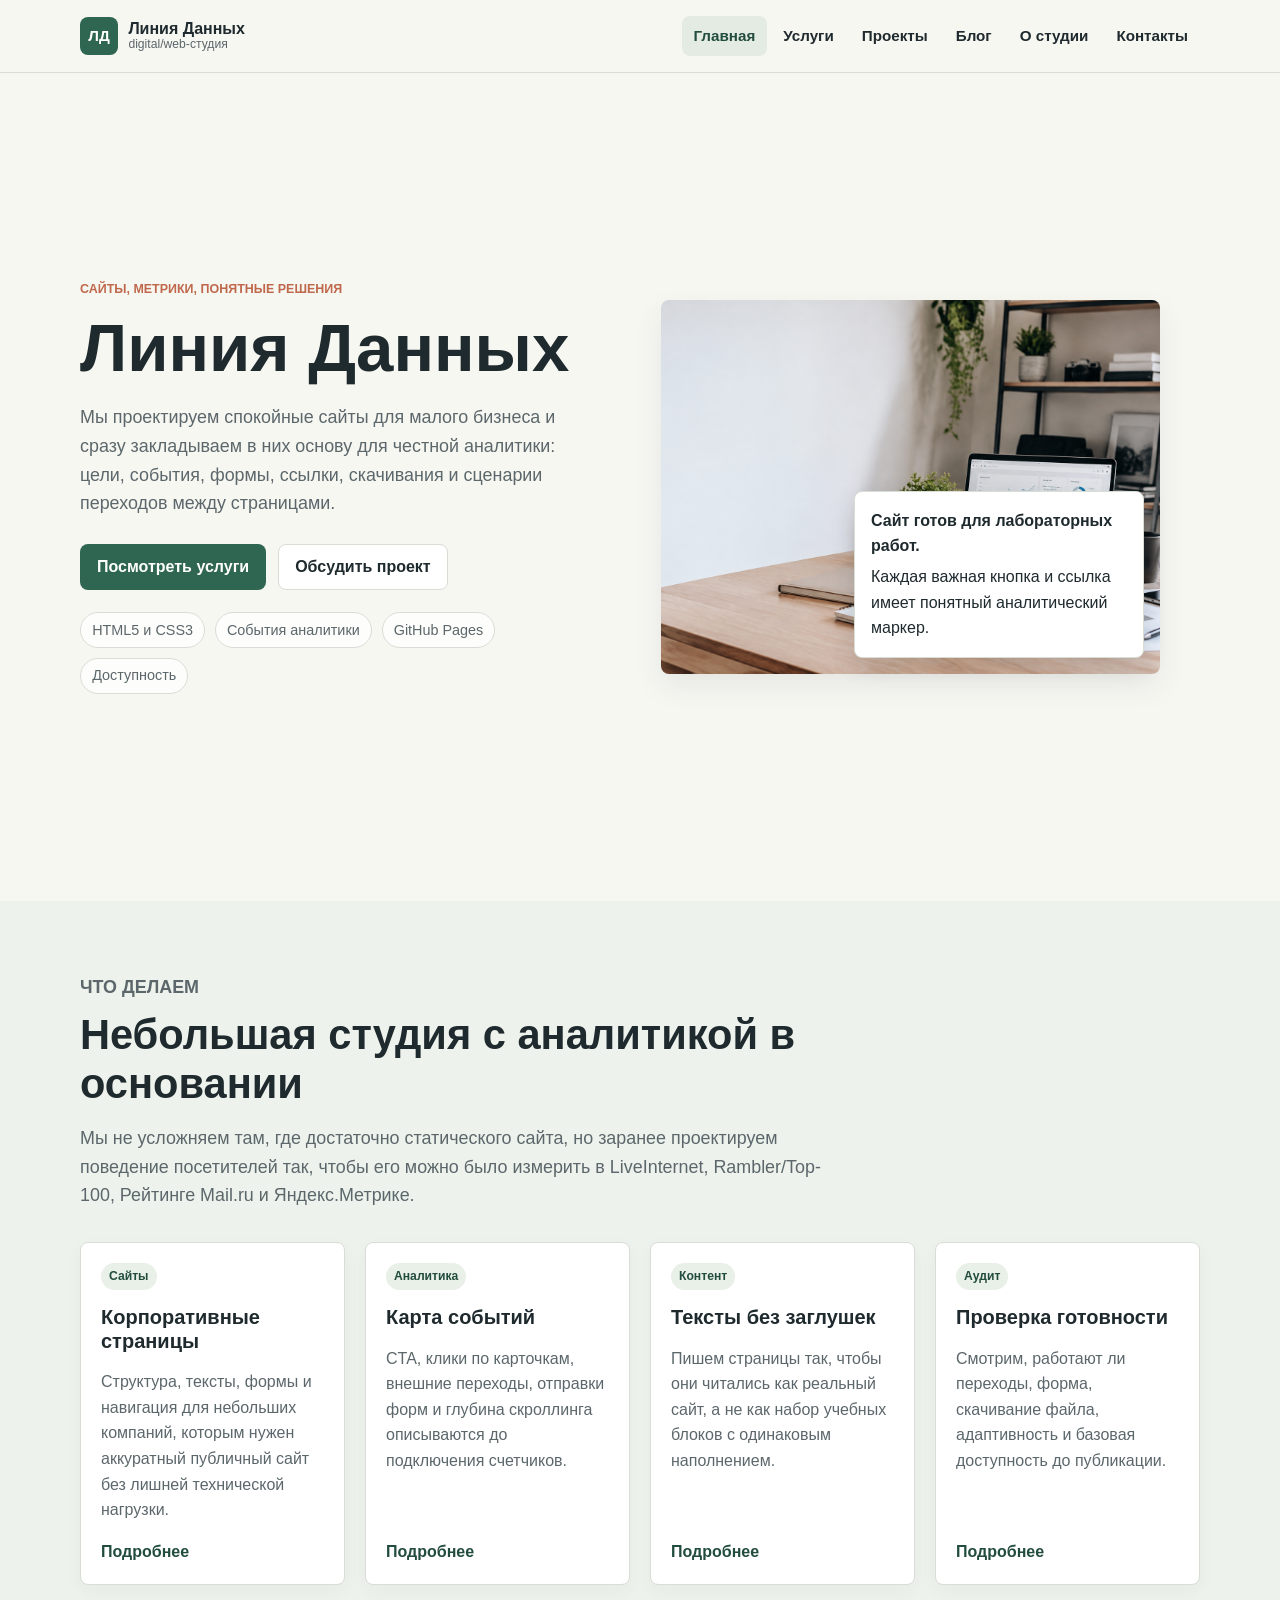
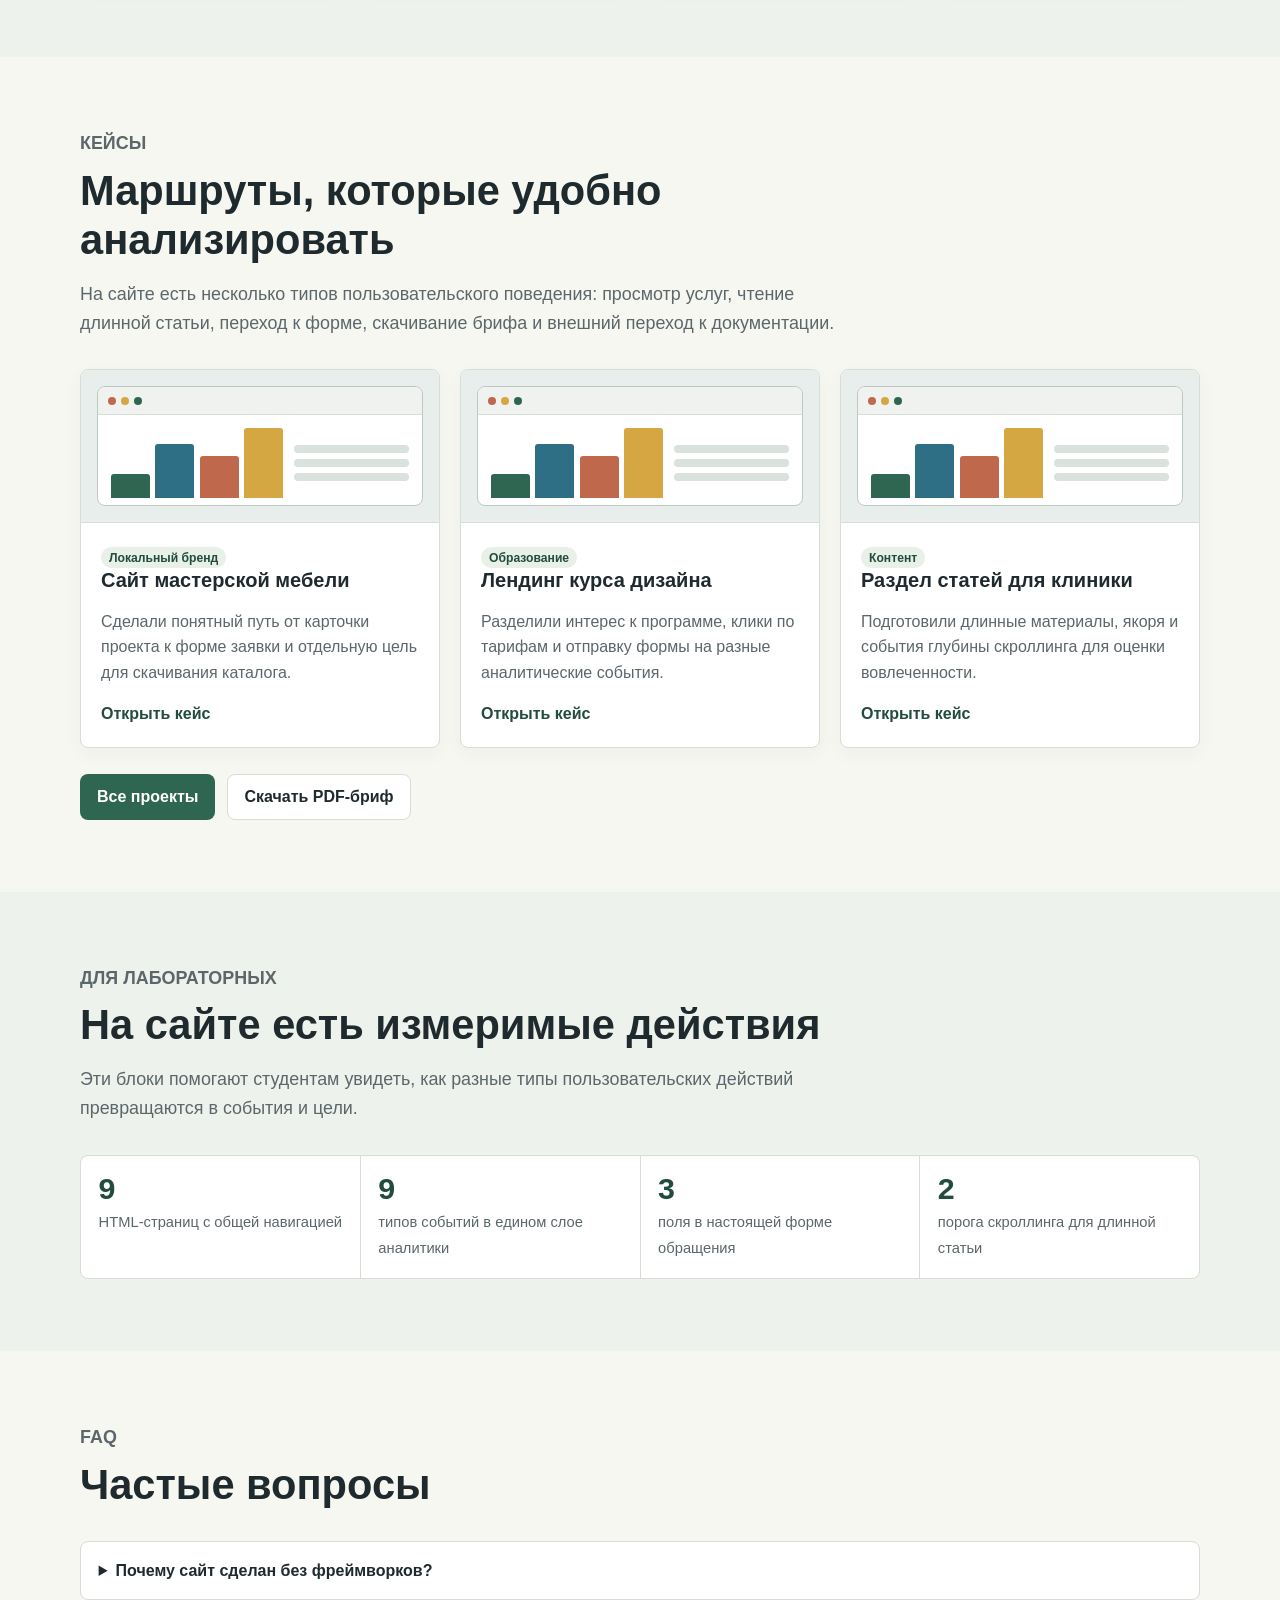
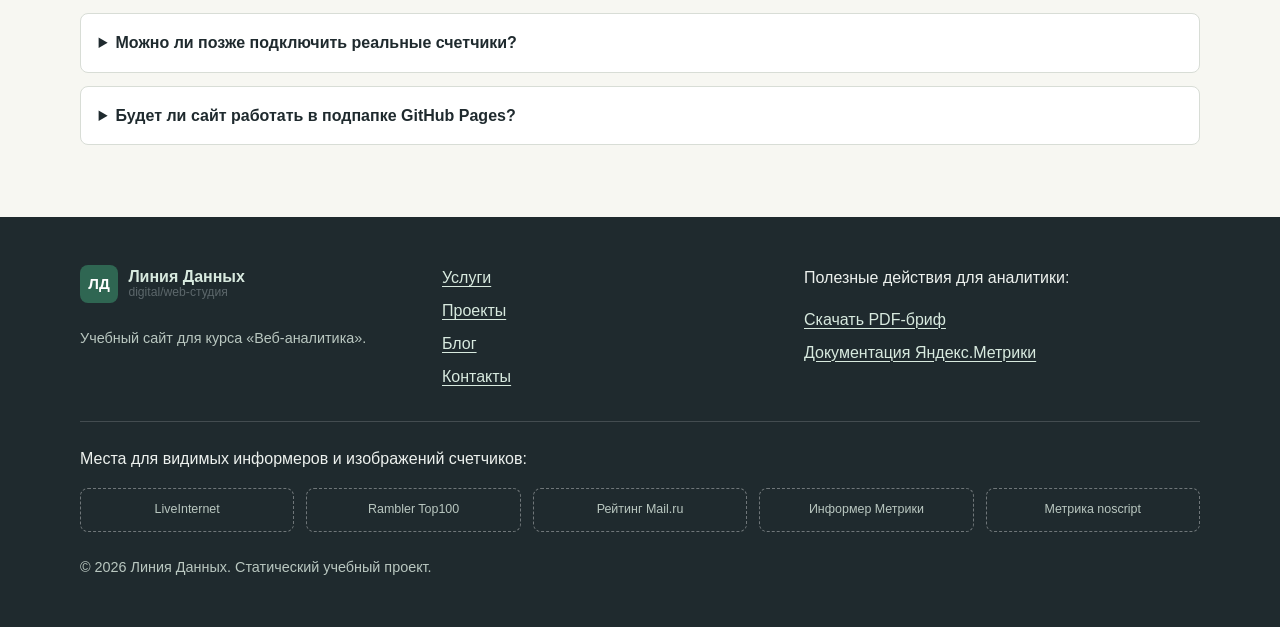
==== index.html @ 3fc38f45 "Initial static GitHub Pages site" ====
<!doctype html>
<html lang="ru">
<head>
  <meta charset="utf-8">
  <meta name="viewport" content="width=device-width, initial-scale=1">
  <title>Линия Данных - digital-студия для курса веб-аналитики</title>
  <meta name="description" content="Учебный многостраничный сайт небольшой digital-студии, подготовленный для лабораторных работ по веб-аналитике.">
  <link rel="stylesheet" href="css/styles.css">
  <!-- YANDEX_METRICA_PLACEHOLDER_START -->
  <!-- Здесь позже будет размещен основной код счетчика Яндекс.Метрики. -->
  <!-- YANDEX_METRICA_PLACEHOLDER_END -->
</head>
<body>
  <a class="skip-link" href="#main">К основному содержанию</a>

  <header class="site-header">
    <div class="container header-inner">
      <a class="brand" href="index.html" aria-label="Линия Данных, на главную">
        <span class="brand-mark" aria-hidden="true">ЛД</span>
        <span class="brand-text">
          <span>Линия Данных</span>
          <span class="brand-subtitle">digital/web-студия</span>
        </span>
      </a>
      <button class="nav-toggle" type="button" data-menu-toggle aria-controls="siteNav" aria-expanded="false" aria-label="Открыть меню">
        <span aria-hidden="true"></span>
        <span aria-hidden="true"></span>
        <span aria-hidden="true"></span>
      </button>
      <nav class="site-nav" id="siteNav" aria-label="Основная навигация">
        <ul>
          <li><a href="index.html" aria-current="page">Главная</a></li>
          <li><a href="services.html">Услуги</a></li>
          <li><a href="projects.html">Проекты</a></li>
          <li><a href="blog.html">Блог</a></li>
          <li><a href="about.html">О студии</a></li>
          <li><a href="contacts.html">Контакты</a></li>
        </ul>
      </nav>
    </div>
  </header>

  <main id="main">
    <section class="hero">
      <div class="container hero-grid">
        <div class="hero-copy">
          <p class="eyebrow">Сайты, метрики, понятные решения</p>
          <h1>Линия Данных</h1>
          <p class="lead">Мы проектируем спокойные сайты для малого бизнеса и сразу закладываем в них основу для честной аналитики: цели, события, формы, ссылки, скачивания и сценарии переходов между страницами.</p>
          <div class="actions">
            <a class="button button-primary" id="cta-home-services" data-analytics-event="cta_click" data-cta-id="home_services" href="services.html">Посмотреть услуги</a>
            <a class="button button-secondary" id="cta-home-contact" data-analytics-event="cta_click" data-cta-id="home_contact" href="contacts.html">Обсудить проект</a>
          </div>
          <div class="pill-row" aria-label="Ключевые направления">
            <span class="pill">HTML5 и CSS3</span>
            <span class="pill">События аналитики</span>
            <span class="pill">GitHub Pages</span>
            <span class="pill">Доступность</span>
          </div>
        </div>
        <figure class="hero-media">
          <img src="assets/images/studio-workspace.png" alt="Рабочий стол digital-студии с ноутбуком и панелью веб-аналитики">
          <figcaption class="hero-note">
            <strong>Сайт готов для лабораторных работ.</strong>
            Каждая важная кнопка и ссылка имеет понятный аналитический маркер.
          </figcaption>
        </figure>
      </div>
    </section>

    <section class="section section-alt" aria-labelledby="home-services-title">
      <div class="container">
        <div class="section-header">
          <p class="eyebrow">Что делаем</p>
          <h2 id="home-services-title">Небольшая студия с аналитикой в основании</h2>
          <p>Мы не усложняем там, где достаточно статического сайта, но заранее проектируем поведение посетителей так, чтобы его можно было измерить в LiveInternet, Rambler/Top-100, Рейтинге Mail.ru и Яндекс.Метрике.</p>
        </div>
        <div class="grid grid-4">
          <a class="card service-card" id="service-card-site" data-analytics-event="service_click" data-service-id="site_development" href="services.html#site-development">
            <span class="tag">Сайты</span>
            <h3>Корпоративные страницы</h3>
            <p>Структура, тексты, формы и навигация для небольших компаний, которым нужен аккуратный публичный сайт без лишней технической нагрузки.</p>
            <span class="card-link">Подробнее</span>
          </a>
          <a class="card service-card" id="service-card-analytics" data-analytics-event="service_click" data-service-id="analytics_setup" href="services.html#analytics-setup">
            <span class="tag">Аналитика</span>
            <h3>Карта событий</h3>
            <p>CTA, клики по карточкам, внешние переходы, отправки форм и глубина скроллинга описываются до подключения счетчиков.</p>
            <span class="card-link">Подробнее</span>
          </a>
          <a class="card service-card" id="service-card-content" data-analytics-event="service_click" data-service-id="content_design" href="services.html#content-design">
            <span class="tag">Контент</span>
            <h3>Тексты без заглушек</h3>
            <p>Пишем страницы так, чтобы они читались как реальный сайт, а не как набор учебных блоков с одинаковым наполнением.</p>
            <span class="card-link">Подробнее</span>
          </a>
          <a class="card service-card" id="service-card-audit" data-analytics-event="service_click" data-service-id="audit" href="services.html#audit">
            <span class="tag">Аудит</span>
            <h3>Проверка готовности</h3>
            <p>Смотрим, работают ли переходы, форма, скачивание файла, адаптивность и базовая доступность до публикации.</p>
            <span class="card-link">Подробнее</span>
          </a>
        </div>
      </div>
    </section>

    <section class="section" aria-labelledby="home-projects-title">
      <div class="container">
        <div class="section-header">
          <p class="eyebrow">Кейсы</p>
          <h2 id="home-projects-title">Маршруты, которые удобно анализировать</h2>
          <p>На сайте есть несколько типов пользовательского поведения: просмотр услуг, чтение длинной статьи, переход к форме, скачивание брифа и внешний переход к документации.</p>
        </div>
        <div class="grid grid-3">
          <a class="card project-card" id="project-card-atelier" data-analytics-event="project_click" data-project-id="atelier_site" href="projects.html#atelier">
            <div class="project-visual" aria-hidden="true">
              <div class="mock-window">
                <div class="mock-toolbar"><span class="mock-dot"></span><span class="mock-dot"></span><span class="mock-dot"></span></div>
                <div class="mock-chart"><div class="mock-bars"><span></span><span></span><span></span><span></span></div><div class="mock-lines"><span></span><span></span><span></span></div></div>
              </div>
            </div>
            <div class="project-body">
              <span class="tag">Локальный бренд</span>
              <h3>Сайт мастерской мебели</h3>
              <p>Сделали понятный путь от карточки проекта к форме заявки и отдельную цель для скачивания каталога.</p>
              <span class="card-link">Открыть кейс</span>
            </div>
          </a>
          <a class="card project-card" id="project-card-school" data-analytics-event="project_click" data-project-id="school_landing" href="projects.html#school">
            <div class="project-visual" aria-hidden="true">
              <div class="mock-window">
                <div class="mock-toolbar"><span class="mock-dot"></span><span class="mock-dot"></span><span class="mock-dot"></span></div>
                <div class="mock-chart"><div class="mock-bars"><span></span><span></span><span></span><span></span></div><div class="mock-lines"><span></span><span></span><span></span></div></div>
              </div>
            </div>
            <div class="project-body">
              <span class="tag">Образование</span>
              <h3>Лендинг курса дизайна</h3>
              <p>Разделили интерес к программе, клики по тарифам и отправку формы на разные аналитические события.</p>
              <span class="card-link">Открыть кейс</span>
            </div>
          </a>
          <a class="card project-card" id="project-card-clinic" data-analytics-event="project_click" data-project-id="clinic_content" href="projects.html#clinic">
            <div class="project-visual" aria-hidden="true">
              <div class="mock-window">
                <div class="mock-toolbar"><span class="mock-dot"></span><span class="mock-dot"></span><span class="mock-dot"></span></div>
                <div class="mock-chart"><div class="mock-bars"><span></span><span></span><span></span><span></span></div><div class="mock-lines"><span></span><span></span><span></span></div></div>
              </div>
            </div>
            <div class="project-body">
              <span class="tag">Контент</span>
              <h3>Раздел статей для клиники</h3>
              <p>Подготовили длинные материалы, якоря и события глубины скроллинга для оценки вовлеченности.</p>
              <span class="card-link">Открыть кейс</span>
            </div>
          </a>
        </div>
        <div class="actions">
          <a class="button button-primary" id="cta-home-projects" data-analytics-event="cta_click" data-cta-id="home_projects" href="projects.html">Все проекты</a>
          <a class="button button-secondary" id="download-brief-home" data-analytics-event="download_brief" href="assets/downloads/web-analytics-brief.pdf" download>Скачать PDF-бриф</a>
        </div>
      </div>
    </section>

    <section class="section section-alt" aria-labelledby="home-numbers-title">
      <div class="container">
        <div class="section-header">
          <p class="eyebrow">Для лабораторных</p>
          <h2 id="home-numbers-title">На сайте есть измеримые действия</h2>
          <p>Эти блоки помогают студентам увидеть, как разные типы пользовательских действий превращаются в события и цели.</p>
        </div>
        <div class="metric-strip" aria-label="Сводка измеряемых элементов сайта">
          <div class="metric"><strong>9</strong><span>HTML-страниц с общей навигацией</span></div>
          <div class="metric"><strong>9</strong><span>типов событий в едином слое аналитики</span></div>
          <div class="metric"><strong>3</strong><span>поля в настоящей форме обращения</span></div>
          <div class="metric"><strong>2</strong><span>порога скроллинга для длинной статьи</span></div>
        </div>
      </div>
    </section>

    <section class="section" aria-labelledby="home-faq-title">
      <div class="container">
        <div class="section-header">
          <p class="eyebrow">FAQ</p>
          <h2 id="home-faq-title">Частые вопросы</h2>
        </div>
        <div class="faq">
          <details>
            <summary>Почему сайт сделан без фреймворков?</summary>
            <p>Для лабораторных работ важна прозрачная структура: обычные HTML-страницы, понятные ссылки, простая форма и JavaScript без сборки. Так легче увидеть, где именно возникает событие.</p>
          </details>
          <details>
            <summary>Можно ли позже подключить реальные счетчики?</summary>
            <p>Да. В каждом HTML-файле оставлены размеченные места для LiveInternet, Rambler/Top-100, Рейтинга Mail.ru, Яндекс.Метрики и информера.</p>
          </details>
          <details>
            <summary>Будет ли сайт работать в подпапке GitHub Pages?</summary>
            <p>Да. Все внутренние ссылки и пути к файлам относительные, поэтому проект можно публиковать по адресу вида <span lang="en">/web-analytics-lab/</span>.</p>
          </details>
        </div>
      </div>
    </section>
  </main>

  <footer class="site-footer">
    <div class="container">
      <div class="footer-grid">
        <div>
          <a class="brand" href="index.html" aria-label="Линия Данных, на главную">
            <span class="brand-mark" aria-hidden="true">ЛД</span>
            <span class="brand-text">
              <span>Линия Данных</span>
              <span class="brand-subtitle">digital/web-студия</span>
            </span>
          </a>
          <p class="footer-bottom">Учебный сайт для курса «Веб-аналитика».</p>
        </div>
        <nav aria-label="Разделы в подвале">
          <ul class="footer-links">
            <li><a href="services.html">Услуги</a></li>
            <li><a href="projects.html">Проекты</a></li>
            <li><a href="blog.html">Блог</a></li>
            <li><a href="contacts.html">Контакты</a></li>
          </ul>
        </nav>
        <div>
          <p>Полезные действия для аналитики:</p>
          <ul class="footer-links">
            <li><a id="download-brief-footer" data-analytics-event="download_brief" href="assets/downloads/web-analytics-brief.pdf" download>Скачать PDF-бриф</a></li>
            <li><a id="external-yandex-docs" data-analytics-event="external_link" href="https://yandex.ru/support/metrica/" target="_blank" rel="noopener">Документация Яндекс.Метрики</a></li>
          </ul>
        </div>
      </div>
      <div class="counter-area" aria-label="Места для будущих счетчиков и информеров">
        <p>Места для видимых информеров и изображений счетчиков:</p>
        <div class="counter-grid">
          <div class="counter-slot"><!-- LIVEINTERNET_COUNTER_PLACEHOLDER_START -->LiveInternet<!-- LIVEINTERNET_COUNTER_PLACEHOLDER_END --></div>
          <div class="counter-slot"><!-- RAMBLER_TOP100_COUNTER_PLACEHOLDER_START -->Rambler Top100<!-- RAMBLER_TOP100_COUNTER_PLACEHOLDER_END --></div>
          <div class="counter-slot"><!-- MAILRU_RATING_COUNTER_PLACEHOLDER_START -->Рейтинг Mail.ru<!-- MAILRU_RATING_COUNTER_PLACEHOLDER_END --></div>
          <div class="counter-slot"><!-- YANDEX_METRICA_INFORMER_PLACEHOLDER_START -->Информер Метрики<!-- YANDEX_METRICA_INFORMER_PLACEHOLDER_END --></div>
          <div class="counter-slot"><!-- YANDEX_METRICA_NOSCRIPT_PLACEHOLDER_START -->Метрика noscript<!-- YANDEX_METRICA_NOSCRIPT_PLACEHOLDER_END --></div>
        </div>
      </div>
      <p class="footer-bottom">© 2026 Линия Данных. Статический учебный проект.</p>
    </div>
  </footer>

  <script src="js/analytics.js"></script>
</body>
</html>
---- css/styles.css ----
:root {
  --color-bg: #f7f7f2;
  --color-surface: #ffffff;
  --color-ink: #1f2a2e;
  --color-muted: #5c676b;
  --color-line: #d8ddd6;
  --color-brand: #2f6652;
  --color-brand-dark: #224c3d;
  --color-blue: #2f6f85;
  --color-coral: #bf684c;
  --color-amber: #d5a742;
  --shadow-soft: 0 12px 30px rgba(31, 42, 46, 0.08);
  --radius: 8px;
  --container: 1120px;
}

* {
  box-sizing: border-box;
}

html {
  scroll-behavior: smooth;
}

body {
  margin: 0;
  color: var(--color-ink);
  background: var(--color-bg);
  font-family: Arial, "Helvetica Neue", sans-serif;
  font-size: 16px;
  line-height: 1.6;
}

img {
  max-width: 100%;
  display: block;
}

a {
  color: var(--color-brand);
  text-decoration-thickness: 1px;
  text-underline-offset: 3px;
}

a:hover {
  color: var(--color-brand-dark);
}

:focus-visible {
  outline: 3px solid rgba(191, 104, 76, 0.55);
  outline-offset: 3px;
}

.skip-link {
  position: absolute;
  left: 1rem;
  top: 0.75rem;
  z-index: 100;
  transform: translateY(-150%);
  background: var(--color-ink);
  color: #fff;
  padding: 0.6rem 0.8rem;
  border-radius: var(--radius);
}

.skip-link:focus {
  transform: translateY(0);
}

.container {
  width: min(100% - 2rem, var(--container));
  margin: 0 auto;
}

.section {
  padding: 4.5rem 0;
}

.section-tight {
  padding: 3rem 0;
}

.section-alt {
  background: #eef2ec;
}

.section-header {
  max-width: 760px;
  margin-bottom: 2rem;
}

.section-header p,
.lead {
  color: var(--color-muted);
  font-size: 1.12rem;
}

.eyebrow {
  margin: 0 0 0.5rem;
  color: var(--color-coral);
  font-size: 0.78rem;
  font-weight: 700;
  letter-spacing: 0;
  text-transform: uppercase;
}

h1,
h2,
h3,
h4 {
  margin: 0 0 1rem;
  line-height: 1.18;
}

h1 {
  font-size: 4.2rem;
}

h2 {
  font-size: 2.6rem;
}

h3 {
  font-size: 1.25rem;
}

p {
  margin: 0 0 1rem;
}

.site-header {
  position: sticky;
  top: 0;
  z-index: 50;
  background: rgba(247, 247, 242, 0.97);
  border-bottom: 1px solid var(--color-line);
}

.header-inner {
  min-height: 72px;
  display: flex;
  align-items: center;
  justify-content: space-between;
  gap: 1.2rem;
}

.brand {
  display: inline-flex;
  align-items: center;
  gap: 0.65rem;
  color: var(--color-ink);
  text-decoration: none;
  font-weight: 800;
}

.brand-mark {
  width: 38px;
  height: 38px;
  display: inline-grid;
  place-items: center;
  border-radius: var(--radius);
  background: var(--color-brand);
  color: #fff;
  font-size: 0.95rem;
}

.brand-text {
  display: flex;
  flex-direction: column;
  line-height: 1.15;
}

.brand-subtitle {
  color: var(--color-muted);
  font-size: 0.76rem;
  font-weight: 500;
}

.nav-toggle {
  width: 44px;
  height: 44px;
  display: none;
  place-items: center;
  gap: 4px;
  border: 1px solid var(--color-line);
  border-radius: var(--radius);
  background: var(--color-surface);
  cursor: pointer;
}

.nav-toggle span {
  width: 20px;
  height: 2px;
  display: block;
  background: var(--color-ink);
}

.site-nav ul {
  list-style: none;
  display: flex;
  align-items: center;
  gap: 0.25rem;
  padding: 0;
  margin: 0;
}

.site-nav a {
  display: inline-flex;
  align-items: center;
  min-height: 40px;
  padding: 0.45rem 0.75rem;
  border-radius: var(--radius);
  color: var(--color-ink);
  text-decoration: none;
  font-weight: 600;
  font-size: 0.95rem;
}

.site-nav a:hover,
.site-nav a[aria-current="page"] {
  background: #e3ebe3;
  color: var(--color-brand-dark);
}

.hero {
  min-height: calc(100vh - 72px);
  display: grid;
  align-items: center;
  padding: 4rem 0;
}

.hero-grid {
  display: grid;
  grid-template-columns: minmax(0, 0.92fr) minmax(320px, 1.08fr);
  align-items: center;
  gap: 3rem;
}

.hero-copy {
  max-width: 680px;
}

.hero-copy .lead {
  max-width: 610px;
  margin-bottom: 1.5rem;
}

.hero-media {
  position: relative;
}

.hero-media img {
  width: 100%;
  aspect-ratio: 4 / 3;
  object-fit: cover;
  border-radius: var(--radius);
  box-shadow: var(--shadow-soft);
}

.hero-note {
  position: absolute;
  right: 1rem;
  bottom: 1rem;
  width: min(290px, calc(100% - 2rem));
  padding: 1rem;
  border-radius: var(--radius);
  background: #fff;
  border: 1px solid var(--color-line);
  box-shadow: 0 8px 24px rgba(31, 42, 46, 0.12);
}

.hero-note strong {
  display: block;
  margin-bottom: 0.35rem;
}

.actions {
  display: flex;
  flex-wrap: wrap;
  align-items: center;
  gap: 0.75rem;
  margin-top: 1.6rem;
}

.button {
  display: inline-flex;
  align-items: center;
  justify-content: center;
  min-height: 46px;
  padding: 0.75rem 1rem;
  border: 1px solid transparent;
  border-radius: var(--radius);
  text-decoration: none;
  font-weight: 700;
  line-height: 1.25;
  cursor: pointer;
}

.button-primary {
  color: #fff;
  background: var(--color-brand);
}

.button-primary:hover {
  color: #fff;
  background: var(--color-brand-dark);
}

.button-secondary {
  color: var(--color-ink);
  background: var(--color-surface);
  border-color: var(--color-line);
}

.button-secondary:hover {
  color: var(--color-brand-dark);
  border-color: #b9c4b8;
}

.button-text {
  color: var(--color-brand-dark);
  background: transparent;
  border-color: transparent;
  padding-left: 0;
  padding-right: 0;
}

.pill-row {
  display: flex;
  flex-wrap: wrap;
  gap: 0.6rem;
  margin-top: 1.4rem;
}

.pill {
  display: inline-flex;
  min-height: 34px;
  align-items: center;
  padding: 0.35rem 0.7rem;
  border: 1px solid var(--color-line);
  border-radius: 999px;
  background: rgba(255, 255, 255, 0.72);
  color: var(--color-muted);
  font-size: 0.9rem;
}

.grid {
  display: grid;
  gap: 1.25rem;
}

.grid-2 {
  grid-template-columns: repeat(2, minmax(0, 1fr));
}

.grid-3 {
  grid-template-columns: repeat(3, minmax(0, 1fr));
}

.grid-4 {
  grid-template-columns: repeat(4, minmax(0, 1fr));
}

.card {
  background: var(--color-surface);
  border: 1px solid var(--color-line);
  border-radius: var(--radius);
  padding: 1.25rem;
  box-shadow: 0 6px 18px rgba(31, 42, 46, 0.04);
}

a.card {
  color: inherit;
  text-decoration: none;
}

a.card:hover {
  border-color: #aac0b5;
  transform: translateY(-2px);
  transition: border-color 160ms ease, transform 160ms ease;
}

.service-card {
  min-height: 260px;
  display: flex;
  flex-direction: column;
}

.service-card .tag,
.project-card .tag,
.article-card .tag {
  width: fit-content;
  margin-bottom: 1rem;
  padding: 0.24rem 0.5rem;
  border-radius: 999px;
  background: #e9f0e7;
  color: var(--color-brand-dark);
  font-size: 0.76rem;
  font-weight: 700;
}

.service-card p,
.project-card p,
.article-card p {
  color: var(--color-muted);
}

.card-link {
  margin-top: auto;
  color: var(--color-brand-dark);
  font-weight: 700;
}

.metric-strip {
  display: grid;
  grid-template-columns: repeat(4, minmax(0, 1fr));
  gap: 1px;
  overflow: hidden;
  border: 1px solid var(--color-line);
  border-radius: var(--radius);
  background: var(--color-line);
}

.metric {
  min-height: 118px;
  padding: 1.1rem;
  background: var(--color-surface);
}

.metric strong {
  display: block;
  margin-bottom: 0.35rem;
  color: var(--color-brand-dark);
  font-size: 1.9rem;
  line-height: 1;
}

.metric span {
  color: var(--color-muted);
  font-size: 0.92rem;
}

.project-card {
  overflow: hidden;
  padding: 0;
}

.project-visual {
  min-height: 150px;
  padding: 1rem;
  background: #e8eeec;
  border-bottom: 1px solid var(--color-line);
}

.mock-window {
  height: 120px;
  border: 1px solid #bdc8c1;
  border-radius: var(--radius);
  background: #fff;
  overflow: hidden;
}

.mock-toolbar {
  height: 28px;
  display: flex;
  align-items: center;
  gap: 5px;
  padding: 0 0.65rem;
  background: #f0f2ef;
  border-bottom: 1px solid var(--color-line);
}

.mock-dot {
  width: 8px;
  height: 8px;
  border-radius: 50%;
  background: var(--color-coral);
}

.mock-dot:nth-child(2) {
  background: var(--color-amber);
}

.mock-dot:nth-child(3) {
  background: var(--color-brand);
}

.mock-chart {
  height: 92px;
  display: grid;
  grid-template-columns: 1.2fr 0.8fr;
  gap: 0.7rem;
  padding: 0.8rem;
}

.mock-bars {
  display: flex;
  align-items: end;
  gap: 0.35rem;
}

.mock-bars span {
  flex: 1;
  min-height: 24px;
  background: var(--color-brand);
  border-radius: 3px 3px 0 0;
}

.mock-bars span:nth-child(2) {
  height: 54px;
  background: var(--color-blue);
}

.mock-bars span:nth-child(3) {
  height: 42px;
  background: var(--color-coral);
}

.mock-bars span:nth-child(4) {
  height: 70px;
  background: var(--color-amber);
}

.mock-lines {
  display: grid;
  gap: 0.38rem;
  align-content: center;
}

.mock-lines span {
  height: 8px;
  border-radius: 999px;
  background: #d9e2dc;
}

.project-body {
  padding: 1.25rem;
}

.content-band {
  display: grid;
  grid-template-columns: minmax(0, 0.8fr) minmax(320px, 1.2fr);
  gap: 2.5rem;
  align-items: start;
}

.content-band aside {
  position: sticky;
  top: 96px;
}

.toc {
  list-style: none;
  padding: 0;
  margin: 0;
}

.toc a {
  display: block;
  padding: 0.55rem 0;
  color: var(--color-ink);
  text-decoration: none;
  border-bottom: 1px solid var(--color-line);
}

.toc a:hover {
  color: var(--color-brand-dark);
}

.article-body {
  background: var(--color-surface);
  border: 1px solid var(--color-line);
  border-radius: var(--radius);
  padding: clamp(1.2rem, 4vw, 2.5rem);
}

.article-body h2 {
  margin-top: 2.5rem;
  font-size: 2rem;
}

.article-body h2:first-child {
  margin-top: 0;
}

.article-body blockquote {
  margin: 2rem 0;
  padding: 1rem 1.25rem;
  border-left: 4px solid var(--color-coral);
  background: #faf2ee;
  color: #4b3a34;
}

.article-meta {
  display: flex;
  flex-wrap: wrap;
  gap: 0.75rem;
  color: var(--color-muted);
  font-size: 0.95rem;
}

.faq {
  display: grid;
  gap: 0.8rem;
}

.faq details {
  background: var(--color-surface);
  border: 1px solid var(--color-line);
  border-radius: var(--radius);
  padding: 1rem 1.1rem;
}

.faq summary {
  cursor: pointer;
  font-weight: 700;
}

.faq p {
  margin-top: 0.75rem;
  color: var(--color-muted);
}

.contact-layout {
  display: grid;
  grid-template-columns: minmax(260px, 0.75fr) minmax(320px, 1.25fr);
  gap: 2rem;
  align-items: start;
}

.contact-list {
  list-style: none;
  padding: 0;
  margin: 0;
  display: grid;
  gap: 0.9rem;
}

.contact-list strong {
  display: block;
}

.form {
  display: grid;
  gap: 1rem;
}

.field {
  display: grid;
  gap: 0.35rem;
}

.field label {
  font-weight: 700;
}

.field input,
.field textarea {
  width: 100%;
  border: 1px solid #bcc7c0;
  border-radius: var(--radius);
  background: #fff;
  color: var(--color-ink);
  font: inherit;
  padding: 0.8rem 0.9rem;
}

.field textarea {
  min-height: 180px;
  resize: vertical;
}

.hint {
  color: var(--color-muted);
  font-size: 0.92rem;
}

.site-footer {
  padding: 3rem 0 2rem;
  background: #1f2a2e;
  color: #edf1ee;
}

.footer-grid {
  display: grid;
  grid-template-columns: 1fr 1fr 1.2fr;
  gap: 2rem;
}

.site-footer a {
  color: #d8eadf;
}

.footer-links {
  list-style: none;
  padding: 0;
  margin: 0;
  display: grid;
  gap: 0.45rem;
}

.counter-area {
  margin-top: 2rem;
  padding-top: 1.5rem;
  border-top: 1px solid rgba(255, 255, 255, 0.16);
}

.counter-grid {
  display: grid;
  grid-template-columns: repeat(5, minmax(96px, 1fr));
  gap: 0.75rem;
  margin-top: 0.8rem;
}

.counter-slot {
  min-height: 44px;
  display: grid;
  place-items: center;
  border: 1px dashed rgba(255, 255, 255, 0.36);
  border-radius: var(--radius);
  color: #b9c7c0;
  font-size: 0.78rem;
  text-align: center;
  padding: 0.4rem;
}

.footer-bottom {
  margin-top: 1.5rem;
  color: #b9c7c0;
  font-size: 0.9rem;
}

.not-found {
  min-height: 58vh;
  display: grid;
  align-items: center;
}

.status-code {
  color: var(--color-coral);
  font-size: 8rem;
  line-height: 1;
  font-weight: 800;
}

@media (max-width: 980px) {
  h1 {
    font-size: 3.2rem;
  }

  h2 {
    font-size: 2.2rem;
  }

  .hero {
    min-height: auto;
  }

  .hero-grid,
  .content-band,
  .contact-layout {
    grid-template-columns: 1fr;
  }

  .content-band aside {
    position: static;
  }

  .grid-4,
  .grid-3 {
    grid-template-columns: repeat(2, minmax(0, 1fr));
  }

  .metric-strip {
    grid-template-columns: repeat(2, minmax(0, 1fr));
  }

  .footer-grid {
    grid-template-columns: 1fr 1fr;
  }

  .counter-grid {
    grid-template-columns: repeat(3, minmax(96px, 1fr));
  }

  .status-code {
    font-size: 6rem;
  }
}

@media (max-width: 760px) {
  h1 {
    font-size: 2.45rem;
  }

  h2 {
    font-size: 1.85rem;
  }

  .article-body h2 {
    font-size: 1.45rem;
  }

  .header-inner {
    min-height: 64px;
    align-items: flex-start;
    padding: 0.75rem 0;
    flex-wrap: wrap;
  }

  .nav-toggle {
    display: grid;
    margin-left: auto;
  }

  .site-nav {
    width: 100%;
    display: none;
  }

  .site-nav.is-open {
    display: block;
  }

  .site-nav ul {
    display: grid;
    gap: 0.2rem;
    padding-top: 0.7rem;
  }

  .site-nav a {
    width: 100%;
    justify-content: flex-start;
  }

  .section {
    padding: 3rem 0;
  }

  .hero {
    padding: 2.6rem 0 3rem;
  }

  .hero-grid {
    gap: 2rem;
  }

  .hero-note {
    position: static;
    width: auto;
    margin-top: 0.8rem;
  }

  .grid-4,
  .grid-3,
  .grid-2,
  .metric-strip,
  .footer-grid,
  .counter-grid {
    grid-template-columns: 1fr;
  }

  .actions {
    align-items: stretch;
  }

  .actions .button {
    width: 100%;
  }

  .status-code {
    font-size: 4rem;
  }
}

@media (min-width: 761px) {
  .site-nav {
    display: block;
  }
}
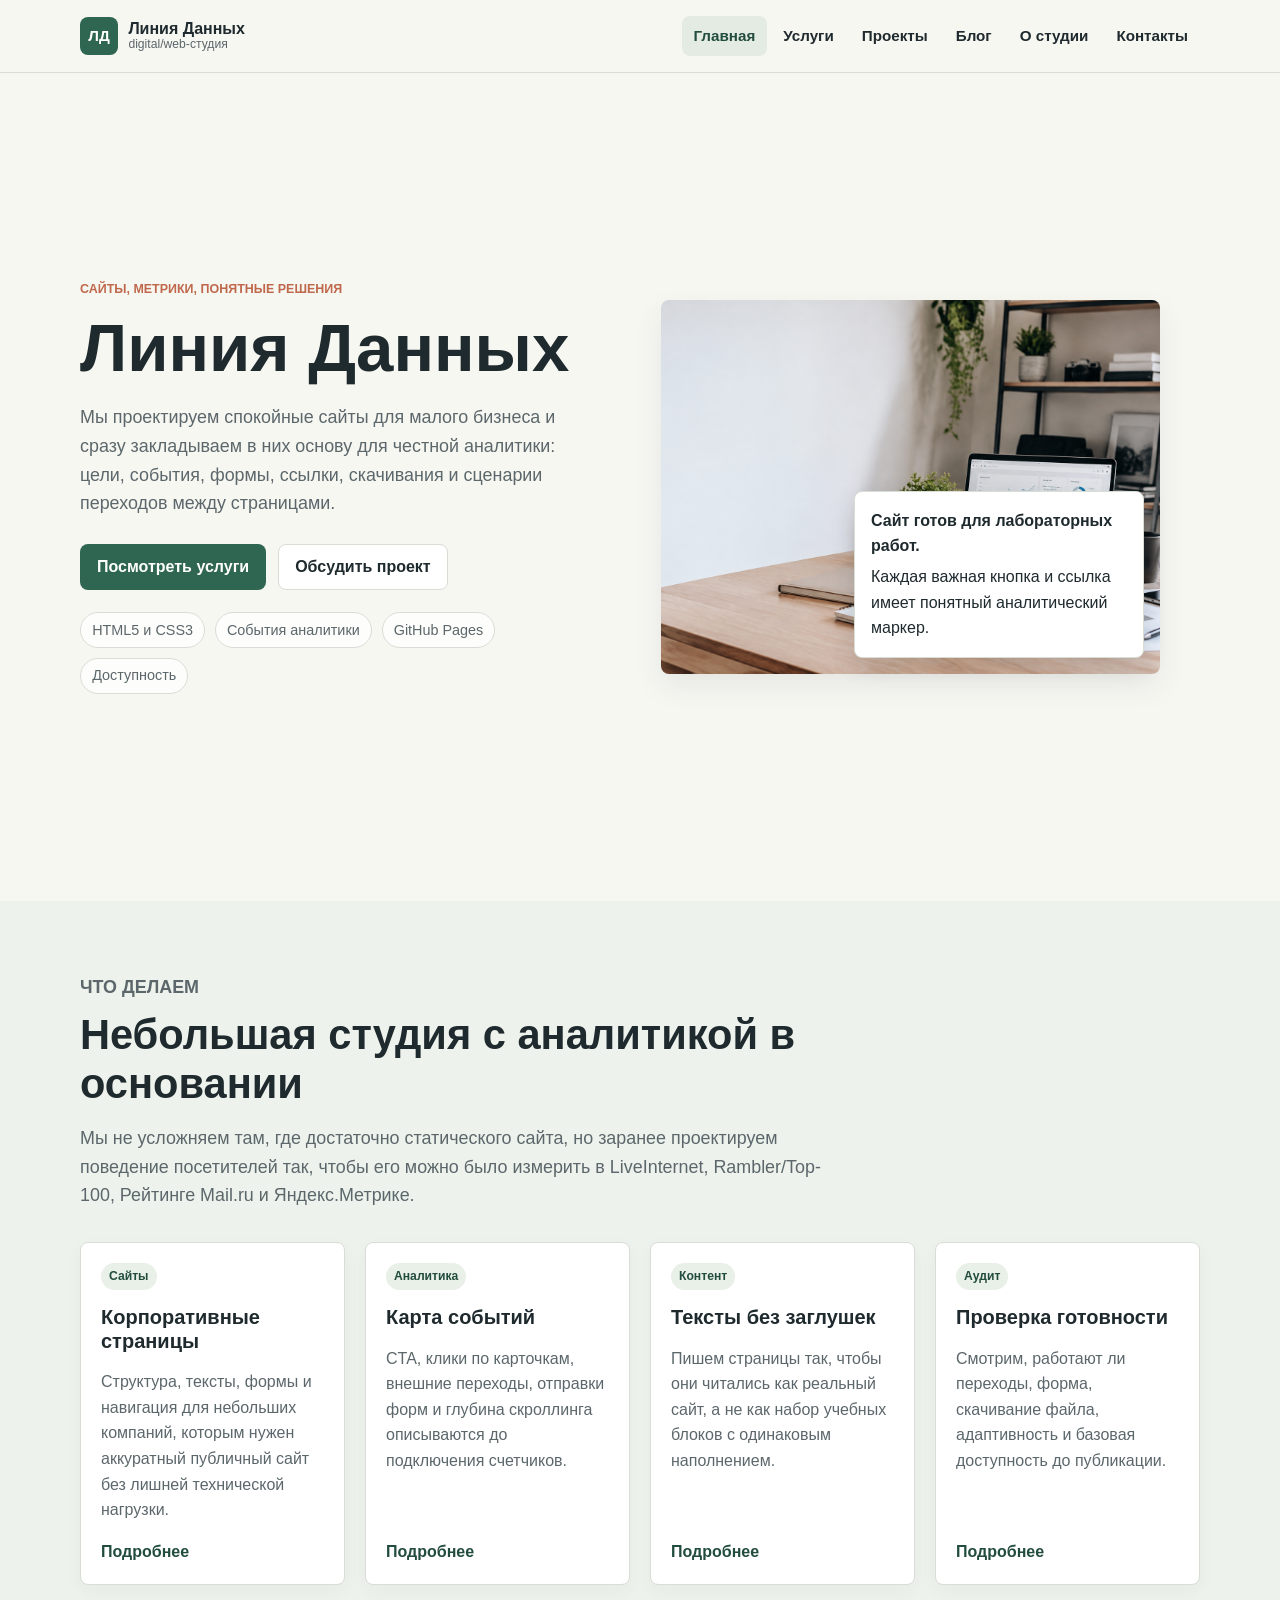
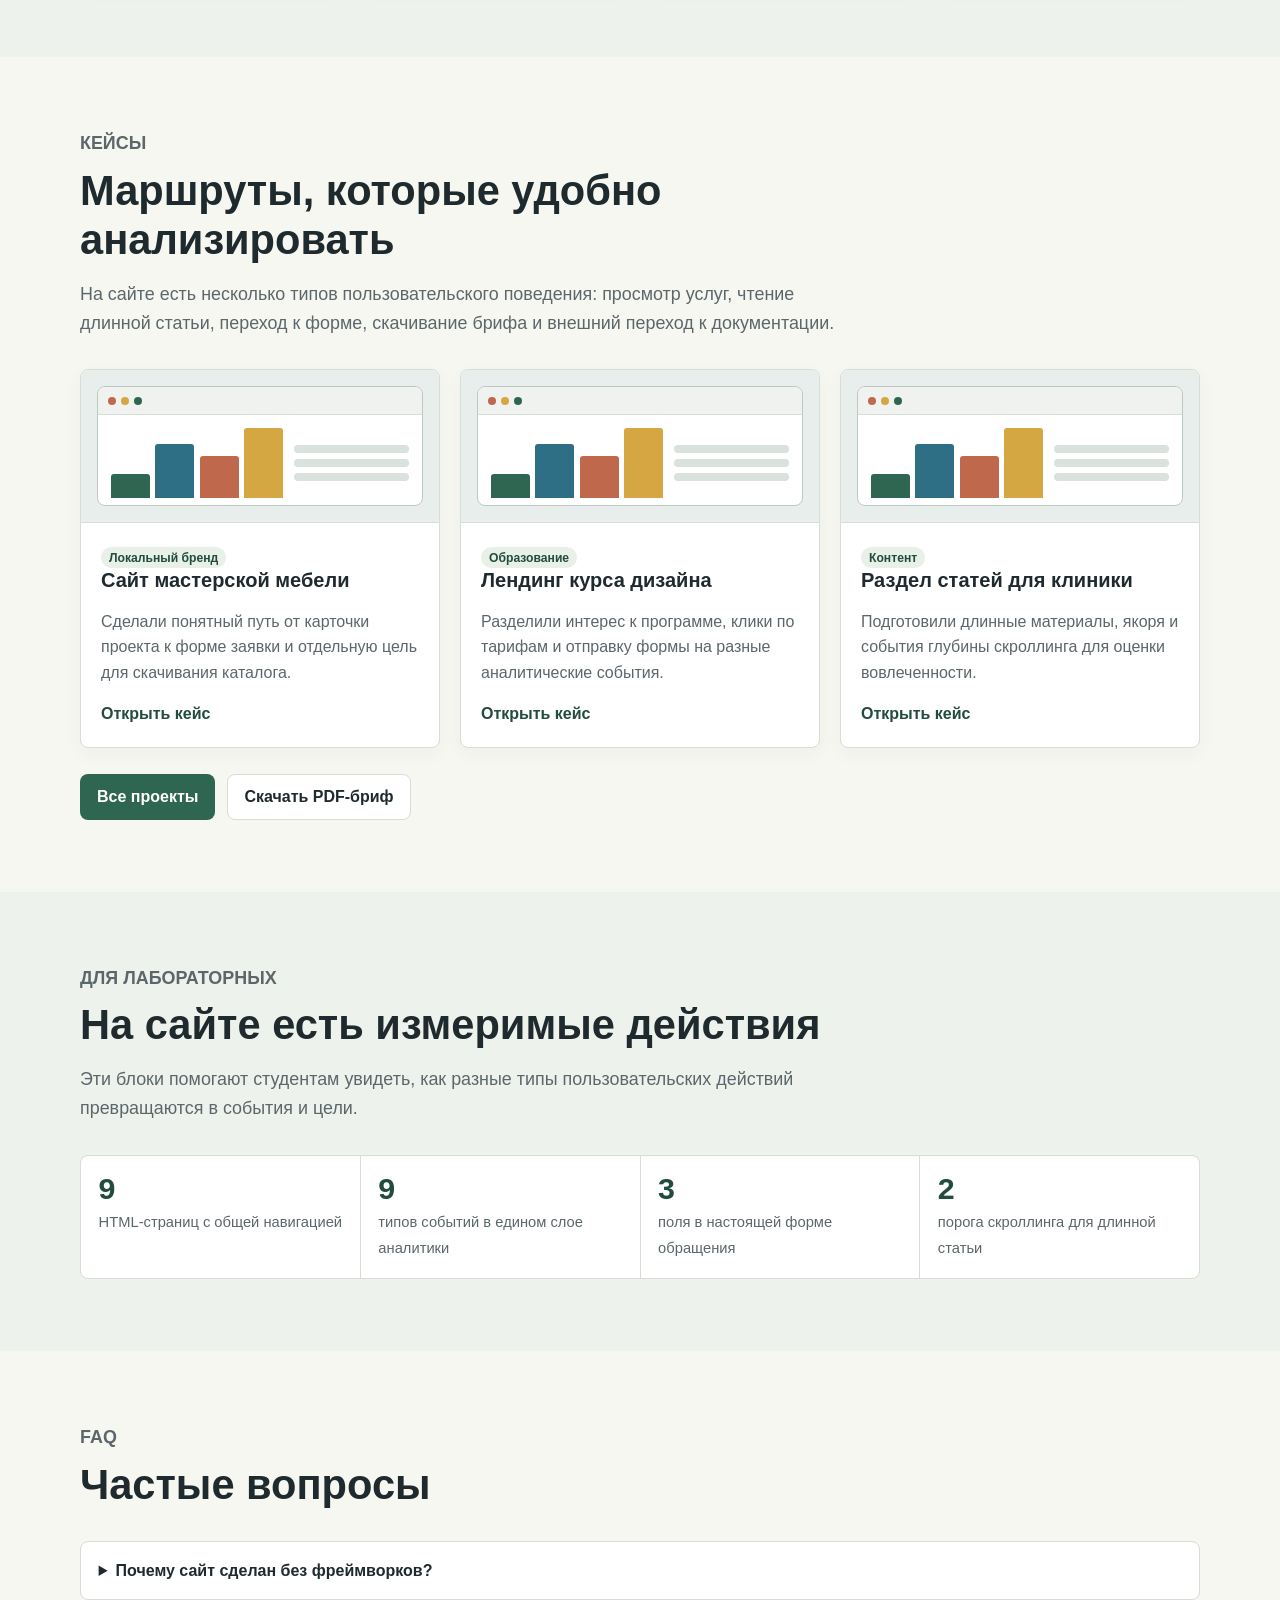
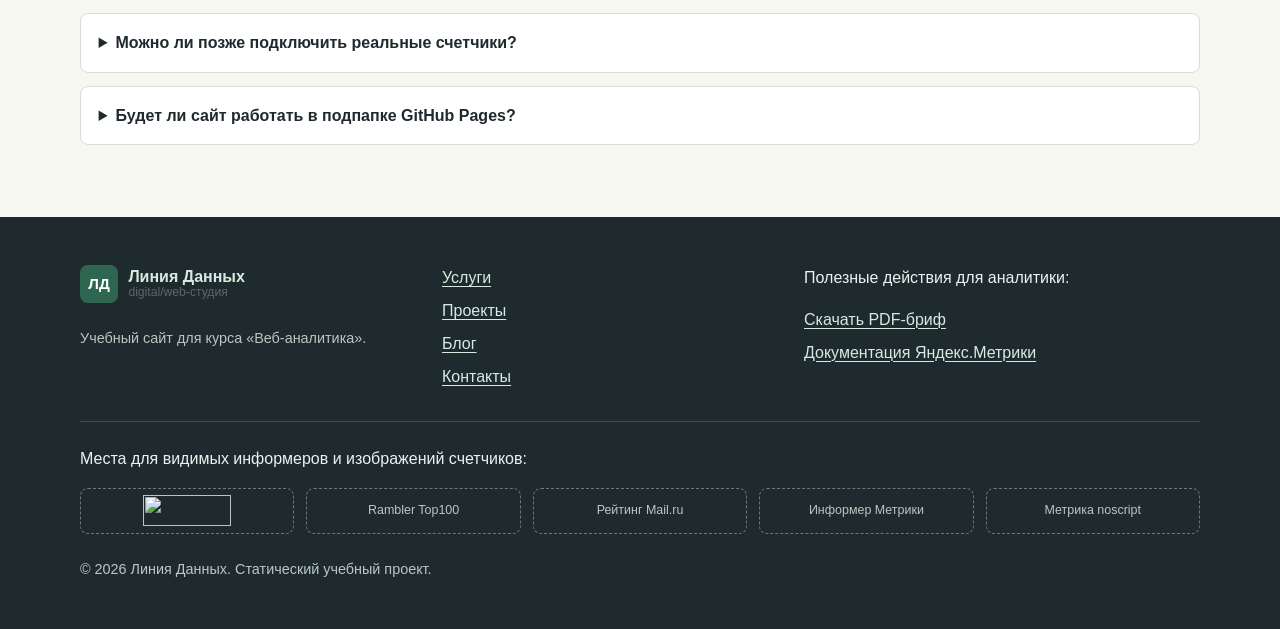
==== commit 44eba606: "Add LiveInternet counter" ====
--- a/index.html
+++ b/index.html
@@ -234,7 +234,16 @@
       <div class="counter-area" aria-label="Места для будущих счетчиков и информеров">
         <p>Места для видимых информеров и изображений счетчиков:</p>
         <div class="counter-grid">
-          <div class="counter-slot"><!-- LIVEINTERNET_COUNTER_PLACEHOLDER_START -->LiveInternet<!-- LIVEINTERNET_COUNTER_PLACEHOLDER_END --></div>
+          <div class="counter-slot"><!-- LIVEINTERNET_COUNTER_PLACEHOLDER_START --><!--LiveInternet counter--><a href="https://www.liveinternet.ru/click"
+target="_blank"><img id="licnt8F85" width="88" height="31" style="border:0"
+title="LiveInternet: показано число просмотров и посетителей за 24 часа"
+src="[data-uri]"
+alt=""/></a><script>(function(d,s){d.getElementById("licnt8F85").src=
+"https://counter.yadro.ru/hit?t52.6;r"+escape(d.referrer)+
+((typeof(s)=="undefined")?"":";s"+s.width+"*"+s.height+"*"+
+(s.colorDepth?s.colorDepth:s.pixelDepth))+";u"+escape(d.URL)+
+";h"+escape(d.title.substring(0,150))+";"+Math.random()})
+(document,screen)</script><!--/LiveInternet--><!-- LIVEINTERNET_COUNTER_PLACEHOLDER_END --></div>
           <div class="counter-slot"><!-- RAMBLER_TOP100_COUNTER_PLACEHOLDER_START -->Rambler Top100<!-- RAMBLER_TOP100_COUNTER_PLACEHOLDER_END --></div>
           <div class="counter-slot"><!-- MAILRU_RATING_COUNTER_PLACEHOLDER_START -->Рейтинг Mail.ru<!-- MAILRU_RATING_COUNTER_PLACEHOLDER_END --></div>
           <div class="counter-slot"><!-- YANDEX_METRICA_INFORMER_PLACEHOLDER_START -->Информер Метрики<!-- YANDEX_METRICA_INFORMER_PLACEHOLDER_END --></div>
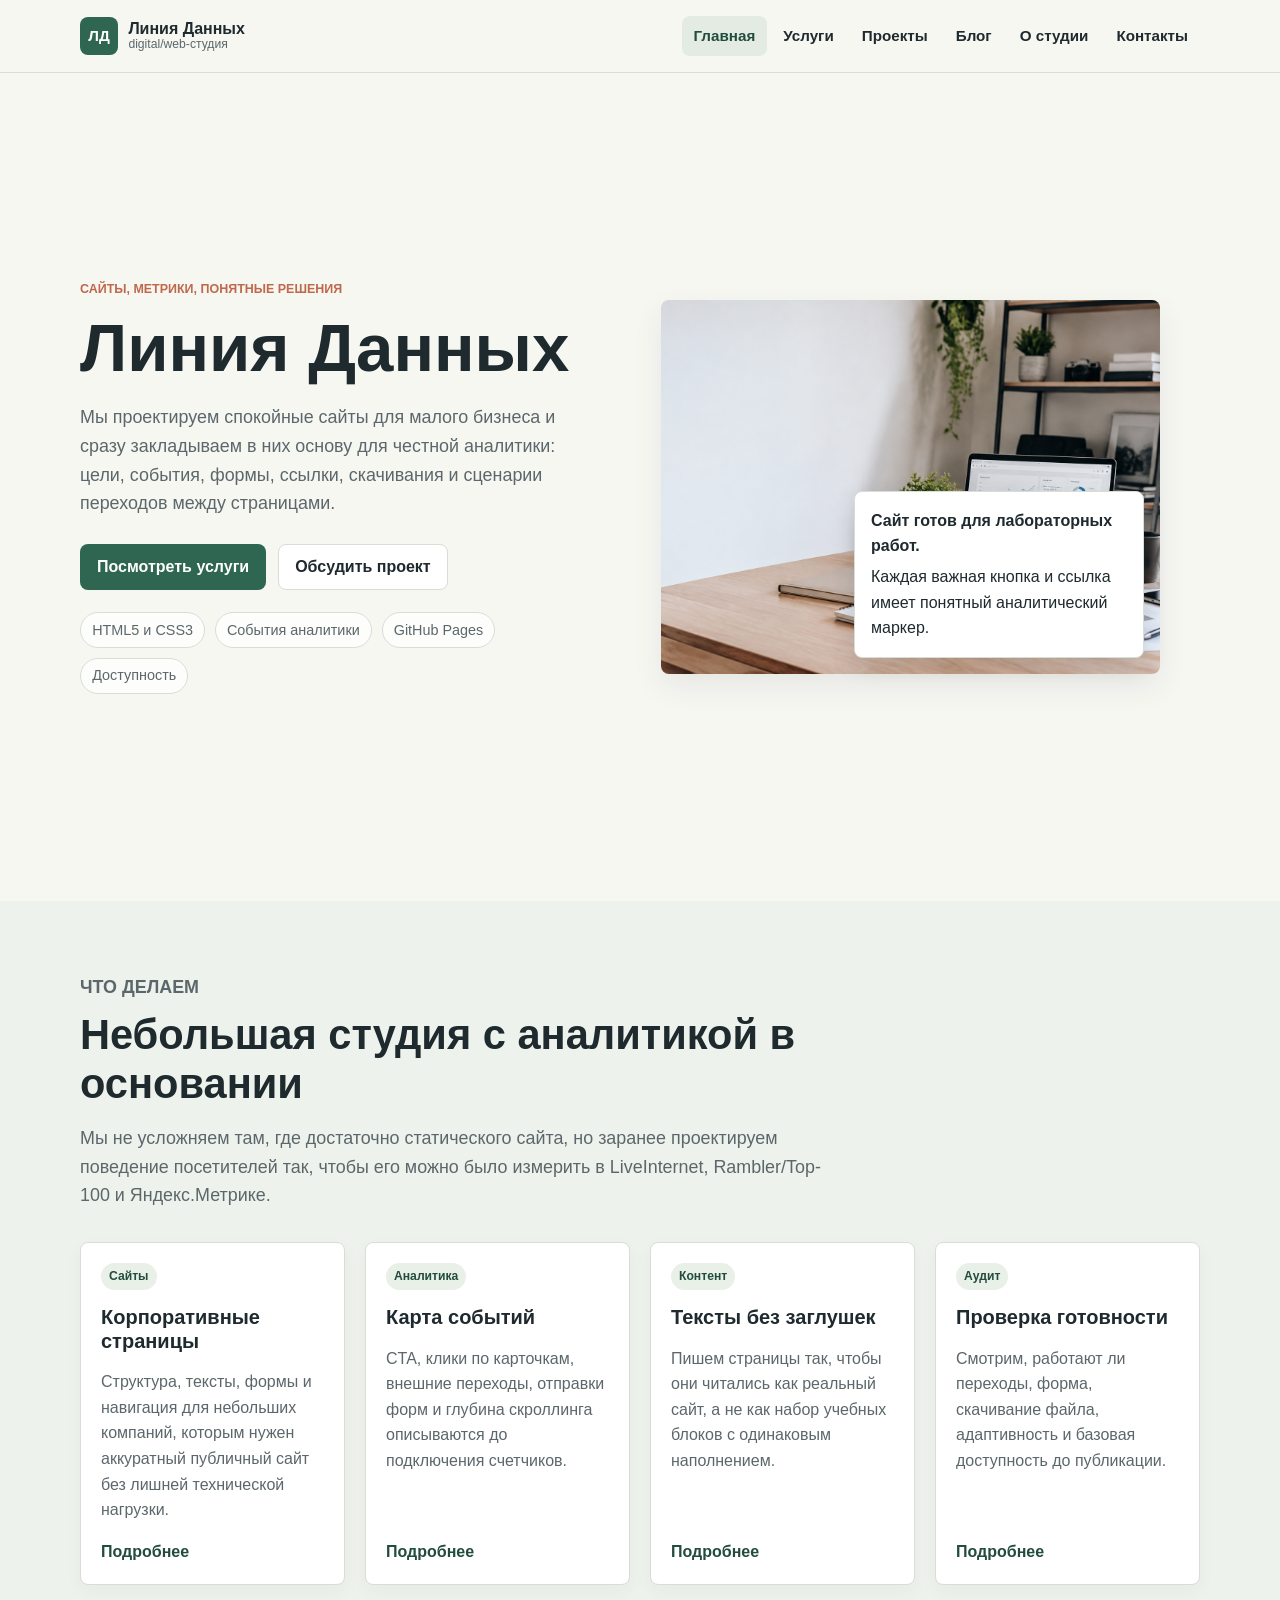
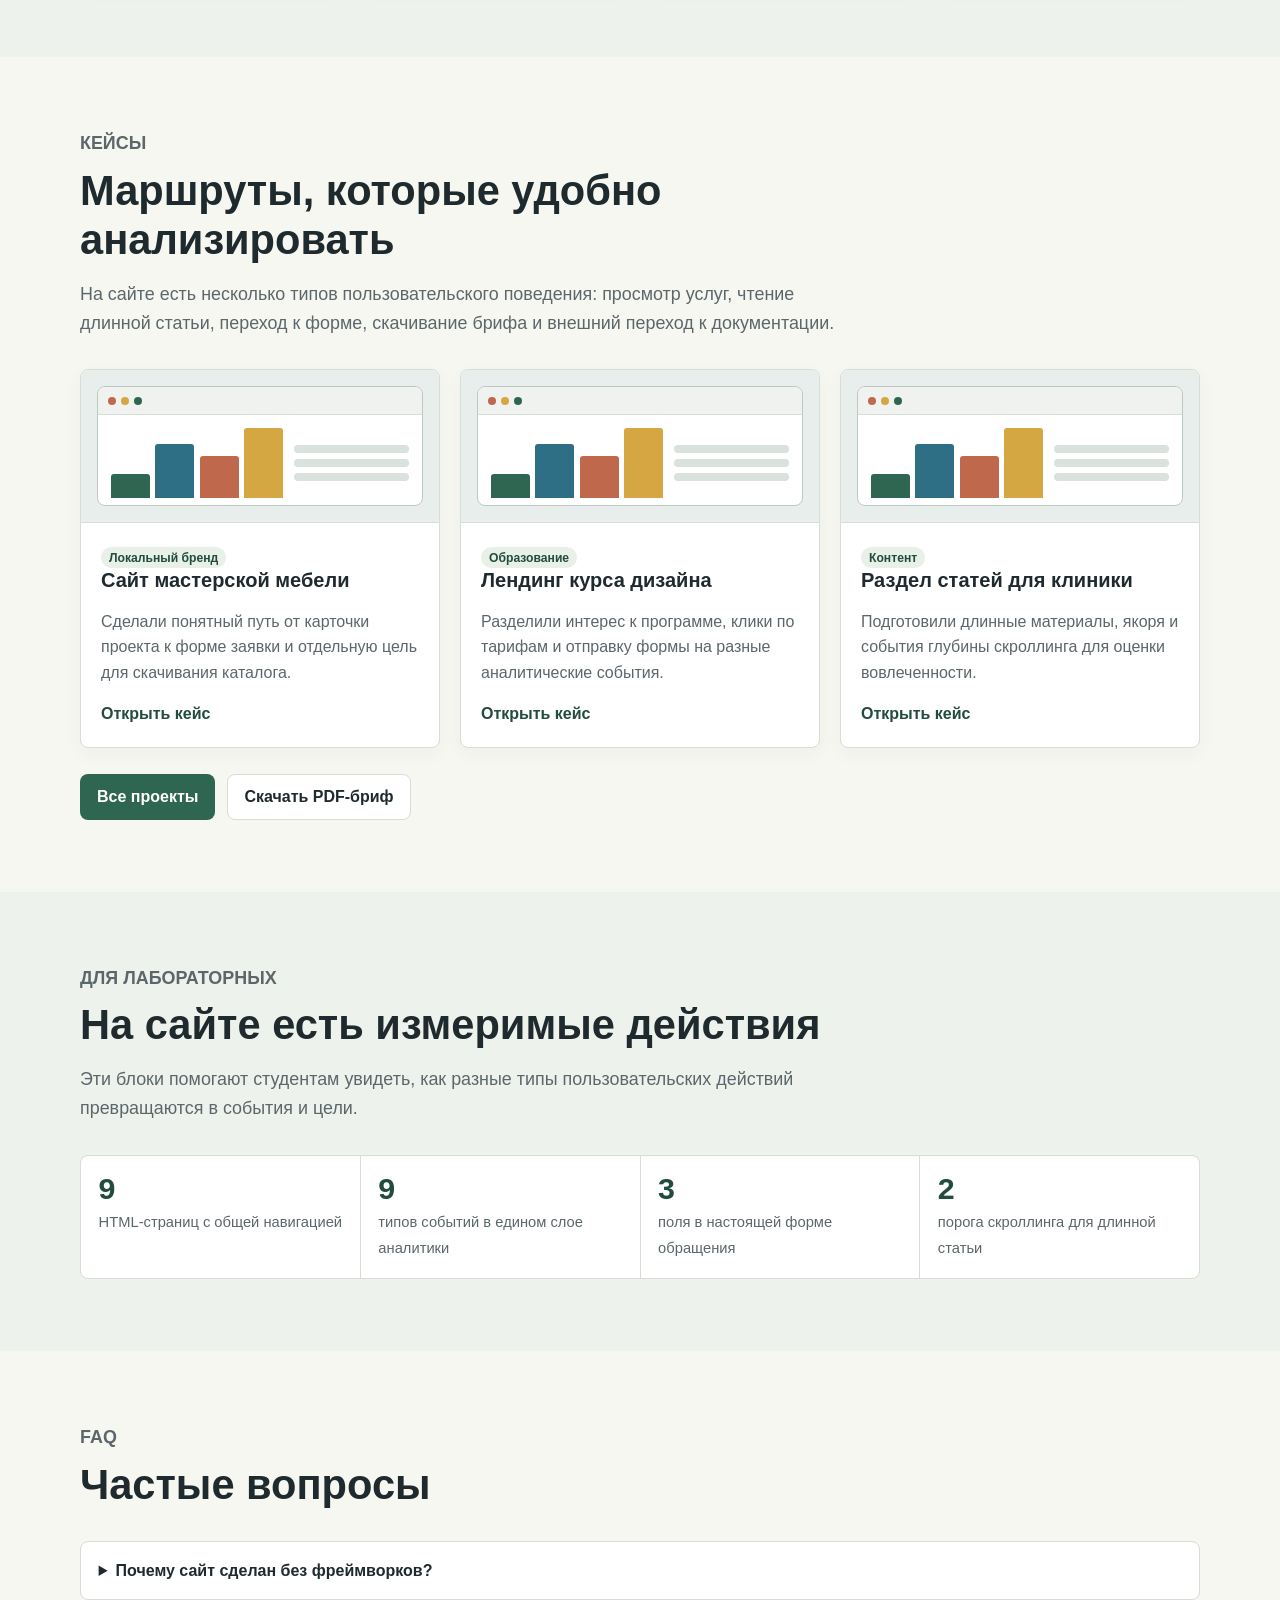
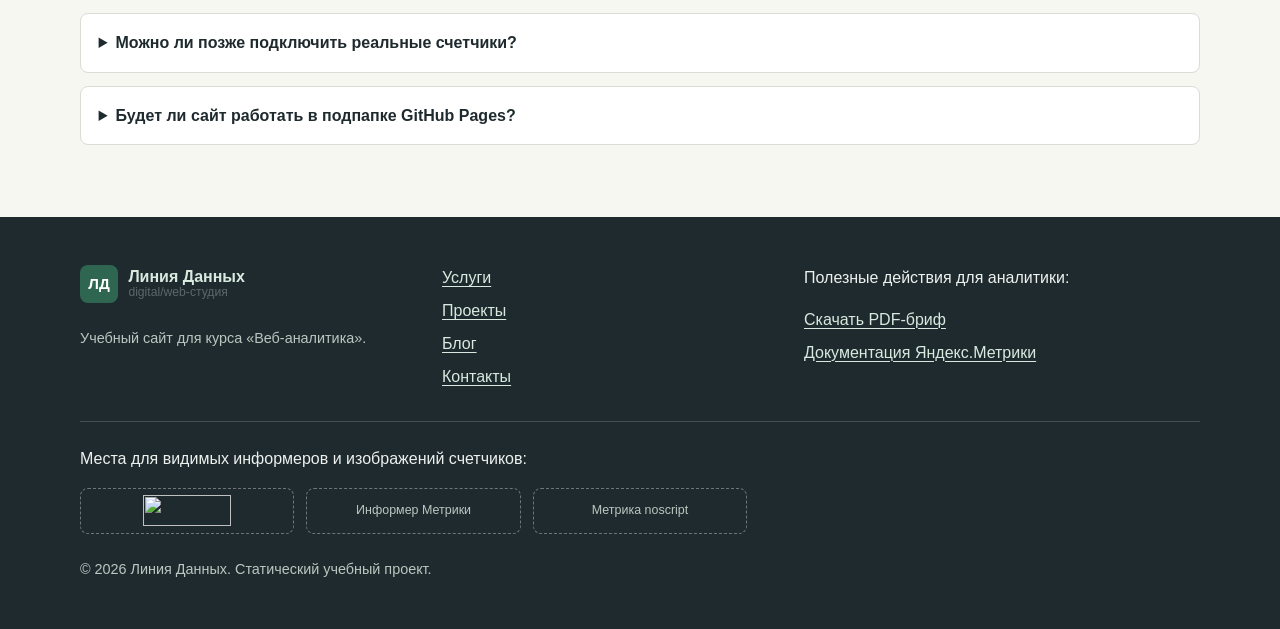
==== commit 6620e2da: "Add Rambler Top100 analytics and remove Mail.ru placeholders" ====
--- a/index.html
+++ b/index.html
@@ -11,6 +11,38 @@
   <!-- YANDEX_METRICA_PLACEHOLDER_END -->
 </head>
 <body>
+  <!-- RAMBLER_TOP100_COUNTER_PLACEHOLDER_START -->
+<!-- Top100 (Kraken) Counter -->
+<script>
+    (function (w, d, c) {
+    (w[c] = w[c] || []).push(function() {
+        var options = {
+            project: 7752492,
+            attributes_dataset: [ "Rambler" ],
+        };
+        try {
+            w.top100Counter = new top100(options);
+        } catch(e) { }
+    });
+    var n = d.getElementsByTagName("script")[0],
+    s = d.createElement("script"),
+    f = function () { n.parentNode.insertBefore(s, n); };
+    s.type = "text/javascript";
+    s.async = true;
+    s.src =
+    (d.location.protocol == "https:" ? "https:" : "http:") +
+    "//st.top100.ru/top100/top100.js";
+
+    if (w.opera == "[object Opera]") {
+    d.addEventListener("DOMContentLoaded", f, false);
+} else { f(); }
+})(window, document, "_top100q");
+</script>
+<noscript>
+  <img src="//counter.rambler.ru/top100.cnt?pid=7752492" alt="Топ-100" />
+</noscript>
+<!-- END Top100 (Kraken) Counter -->
+  <!-- RAMBLER_TOP100_COUNTER_PLACEHOLDER_END -->
   <a class="skip-link" href="#main">К основному содержанию</a>
 
   <header class="site-header">
@@ -48,8 +80,8 @@
           <h1>Линия Данных</h1>
           <p class="lead">Мы проектируем спокойные сайты для малого бизнеса и сразу закладываем в них основу для честной аналитики: цели, события, формы, ссылки, скачивания и сценарии переходов между страницами.</p>
           <div class="actions">
-            <a class="button button-primary" id="cta-home-services" data-analytics-event="cta_click" data-cta-id="home_services" href="services.html">Посмотреть услуги</a>
-            <a class="button button-secondary" id="cta-home-contact" data-analytics-event="cta_click" data-cta-id="home_contact" href="contacts.html">Обсудить проект</a>
+            <a class="button button-primary" id="cta-home-services" data-rambler="главная::hero::услуги" data-analytics-event="cta_click" data-cta-id="home_services" href="services.html">Посмотреть услуги</a>
+            <a class="button button-secondary" id="cta-home-contact" data-rambler="главная::hero::обсудить проект" data-analytics-event="cta_click" data-cta-id="home_contact" href="contacts.html">Обсудить проект</a>
           </div>
           <div class="pill-row" aria-label="Ключевые направления">
             <span class="pill">HTML5 и CSS3</span>
@@ -73,28 +105,28 @@
         <div class="section-header">
           <p class="eyebrow">Что делаем</p>
           <h2 id="home-services-title">Небольшая студия с аналитикой в основании</h2>
-          <p>Мы не усложняем там, где достаточно статического сайта, но заранее проектируем поведение посетителей так, чтобы его можно было измерить в LiveInternet, Rambler/Top-100, Рейтинге Mail.ru и Яндекс.Метрике.</p>
+          <p>Мы не усложняем там, где достаточно статического сайта, но заранее проектируем поведение посетителей так, чтобы его можно было измерить в LiveInternet, Rambler/Top-100 и Яндекс.Метрике.</p>
         </div>
         <div class="grid grid-4">
-          <a class="card service-card" id="service-card-site" data-analytics-event="service_click" data-service-id="site_development" href="services.html#site-development">
+          <a class="card service-card" id="service-card-site" data-rambler="главная::услуги::корпоративные страницы" data-analytics-event="service_click" data-service-id="site_development" href="services.html#site-development">
             <span class="tag">Сайты</span>
             <h3>Корпоративные страницы</h3>
             <p>Структура, тексты, формы и навигация для небольших компаний, которым нужен аккуратный публичный сайт без лишней технической нагрузки.</p>
             <span class="card-link">Подробнее</span>
           </a>
-          <a class="card service-card" id="service-card-analytics" data-analytics-event="service_click" data-service-id="analytics_setup" href="services.html#analytics-setup">
+          <a class="card service-card" id="service-card-analytics" data-rambler="главная::услуги::карта событий" data-analytics-event="service_click" data-service-id="analytics_setup" href="services.html#analytics-setup">
             <span class="tag">Аналитика</span>
             <h3>Карта событий</h3>
             <p>CTA, клики по карточкам, внешние переходы, отправки форм и глубина скроллинга описываются до подключения счетчиков.</p>
             <span class="card-link">Подробнее</span>
           </a>
-          <a class="card service-card" id="service-card-content" data-analytics-event="service_click" data-service-id="content_design" href="services.html#content-design">
+          <a class="card service-card" id="service-card-content" data-rambler="главная::услуги::тексты без заглушек" data-analytics-event="service_click" data-service-id="content_design" href="services.html#content-design">
             <span class="tag">Контент</span>
             <h3>Тексты без заглушек</h3>
             <p>Пишем страницы так, чтобы они читались как реальный сайт, а не как набор учебных блоков с одинаковым наполнением.</p>
             <span class="card-link">Подробнее</span>
           </a>
-          <a class="card service-card" id="service-card-audit" data-analytics-event="service_click" data-service-id="audit" href="services.html#audit">
+          <a class="card service-card" id="service-card-audit" data-rambler="главная::услуги::проверка готовности" data-analytics-event="service_click" data-service-id="audit" href="services.html#audit">
             <span class="tag">Аудит</span>
             <h3>Проверка готовности</h3>
             <p>Смотрим, работают ли переходы, форма, скачивание файла, адаптивность и базовая доступность до публикации.</p>
@@ -112,7 +144,7 @@
           <p>На сайте есть несколько типов пользовательского поведения: просмотр услуг, чтение длинной статьи, переход к форме, скачивание брифа и внешний переход к документации.</p>
         </div>
         <div class="grid grid-3">
-          <a class="card project-card" id="project-card-atelier" data-analytics-event="project_click" data-project-id="atelier_site" href="projects.html#atelier">
+          <a class="card project-card" id="project-card-atelier" data-rambler="главная::проекты::мастерская мебели" data-analytics-event="project_click" data-project-id="atelier_site" href="projects.html#atelier">
             <div class="project-visual" aria-hidden="true">
               <div class="mock-window">
                 <div class="mock-toolbar"><span class="mock-dot"></span><span class="mock-dot"></span><span class="mock-dot"></span></div>
@@ -126,7 +158,7 @@
               <span class="card-link">Открыть кейс</span>
             </div>
           </a>
-          <a class="card project-card" id="project-card-school" data-analytics-event="project_click" data-project-id="school_landing" href="projects.html#school">
+          <a class="card project-card" id="project-card-school" data-rambler="главная::проекты::курс дизайна" data-analytics-event="project_click" data-project-id="school_landing" href="projects.html#school">
             <div class="project-visual" aria-hidden="true">
               <div class="mock-window">
                 <div class="mock-toolbar"><span class="mock-dot"></span><span class="mock-dot"></span><span class="mock-dot"></span></div>
@@ -140,7 +172,7 @@
               <span class="card-link">Открыть кейс</span>
             </div>
           </a>
-          <a class="card project-card" id="project-card-clinic" data-analytics-event="project_click" data-project-id="clinic_content" href="projects.html#clinic">
+          <a class="card project-card" id="project-card-clinic" data-rambler="главная::проекты::раздел статей" data-analytics-event="project_click" data-project-id="clinic_content" href="projects.html#clinic">
             <div class="project-visual" aria-hidden="true">
               <div class="mock-window">
                 <div class="mock-toolbar"><span class="mock-dot"></span><span class="mock-dot"></span><span class="mock-dot"></span></div>
@@ -156,8 +188,8 @@
           </a>
         </div>
         <div class="actions">
-          <a class="button button-primary" id="cta-home-projects" data-analytics-event="cta_click" data-cta-id="home_projects" href="projects.html">Все проекты</a>
-          <a class="button button-secondary" id="download-brief-home" data-analytics-event="download_brief" href="assets/downloads/web-analytics-brief.pdf" download>Скачать PDF-бриф</a>
+          <a class="button button-primary" id="cta-home-projects" data-rambler="главная::проекты::все проекты" data-analytics-event="cta_click" data-cta-id="home_projects" href="projects.html">Все проекты</a>
+          <a class="button button-secondary" id="download-brief-home" data-rambler="главная::проекты::pdf-бриф" data-analytics-event="download_brief" href="assets/downloads/web-analytics-brief.pdf" download>Скачать PDF-бриф</a>
         </div>
       </div>
     </section>
@@ -191,7 +223,7 @@
           </details>
           <details>
             <summary>Можно ли позже подключить реальные счетчики?</summary>
-            <p>Да. В каждом HTML-файле оставлены размеченные места для LiveInternet, Rambler/Top-100, Рейтинга Mail.ru, Яндекс.Метрики и информера.</p>
+            <p>Да. В каждом HTML-файле оставлены размеченные места для LiveInternet, Rambler/Top-100, Яндекс.Метрики и информера.</p>
           </details>
           <details>
             <summary>Будет ли сайт работать в подпапке GitHub Pages?</summary>
@@ -217,17 +249,17 @@
         </div>
         <nav aria-label="Разделы в подвале">
           <ul class="footer-links">
-            <li><a href="services.html">Услуги</a></li>
-            <li><a href="projects.html">Проекты</a></li>
-            <li><a href="blog.html">Блог</a></li>
-            <li><a href="contacts.html">Контакты</a></li>
+            <li><a href="services.html" data-rambler="footer::навигация::услуги">Услуги</a></li>
+            <li><a href="projects.html" data-rambler="footer::навигация::проекты">Проекты</a></li>
+            <li><a href="blog.html" data-rambler="footer::навигация::блог">Блог</a></li>
+            <li><a href="contacts.html" data-rambler="footer::навигация::контакты">Контакты</a></li>
           </ul>
         </nav>
         <div>
           <p>Полезные действия для аналитики:</p>
           <ul class="footer-links">
-            <li><a id="download-brief-footer" data-analytics-event="download_brief" href="assets/downloads/web-analytics-brief.pdf" download>Скачать PDF-бриф</a></li>
-            <li><a id="external-yandex-docs" data-analytics-event="external_link" href="https://yandex.ru/support/metrica/" target="_blank" rel="noopener">Документация Яндекс.Метрики</a></li>
+            <li><a id="download-brief-footer" data-rambler="footer::навигация::pdf-бриф" data-analytics-event="download_brief" href="assets/downloads/web-analytics-brief.pdf" download>Скачать PDF-бриф</a></li>
+            <li><a id="external-yandex-docs" data-rambler="footer::навигация::документация метрики" data-analytics-event="external_link" href="https://yandex.ru/support/metrica/" target="_blank" rel="noopener">Документация Яндекс.Метрики</a></li>
           </ul>
         </div>
       </div>
@@ -244,8 +276,6 @@
 (s.colorDepth?s.colorDepth:s.pixelDepth))+";u"+escape(d.URL)+
 ";h"+escape(d.title.substring(0,150))+";"+Math.random()})
 (document,screen)</script><!--/LiveInternet--><!-- LIVEINTERNET_COUNTER_PLACEHOLDER_END --></div>
-          <div class="counter-slot"><!-- RAMBLER_TOP100_COUNTER_PLACEHOLDER_START -->Rambler Top100<!-- RAMBLER_TOP100_COUNTER_PLACEHOLDER_END --></div>
-          <div class="counter-slot"><!-- MAILRU_RATING_COUNTER_PLACEHOLDER_START -->Рейтинг Mail.ru<!-- MAILRU_RATING_COUNTER_PLACEHOLDER_END --></div>
           <div class="counter-slot"><!-- YANDEX_METRICA_INFORMER_PLACEHOLDER_START -->Информер Метрики<!-- YANDEX_METRICA_INFORMER_PLACEHOLDER_END --></div>
           <div class="counter-slot"><!-- YANDEX_METRICA_NOSCRIPT_PLACEHOLDER_START -->Метрика noscript<!-- YANDEX_METRICA_NOSCRIPT_PLACEHOLDER_END --></div>
         </div>
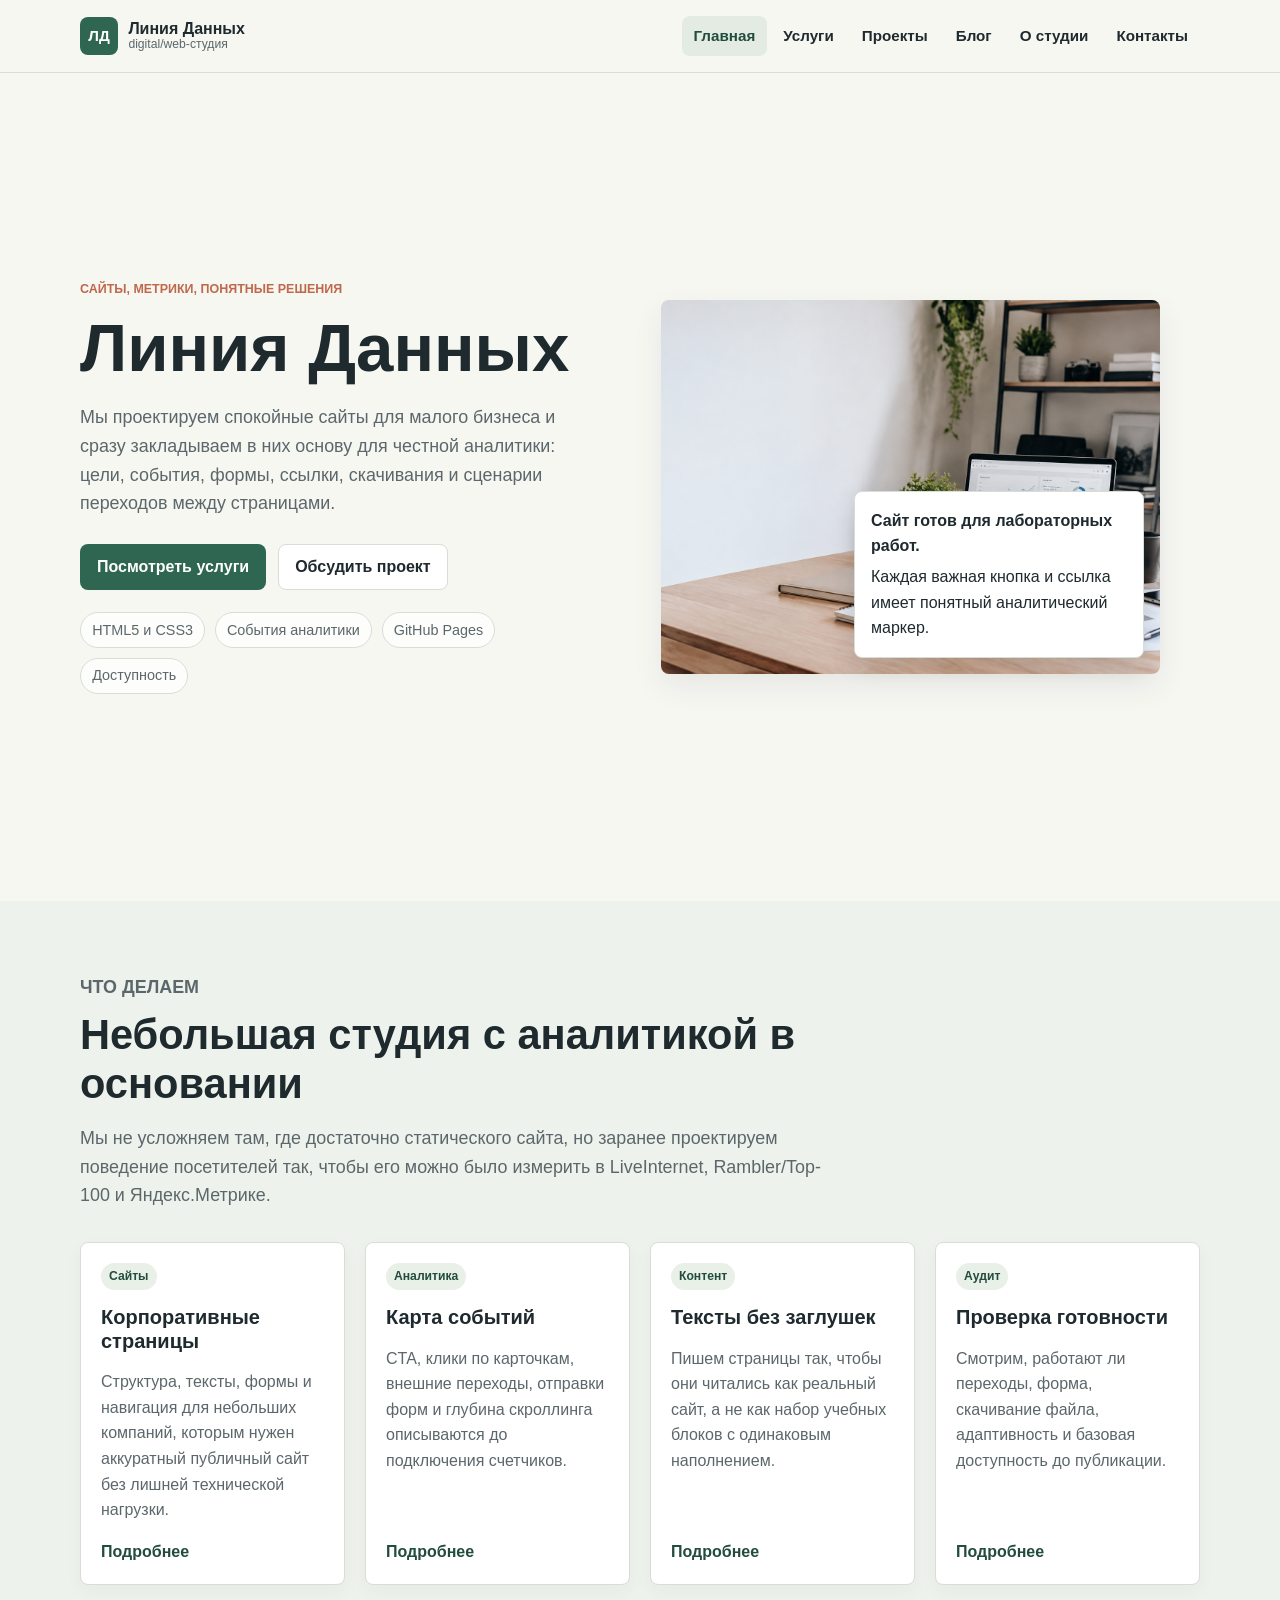
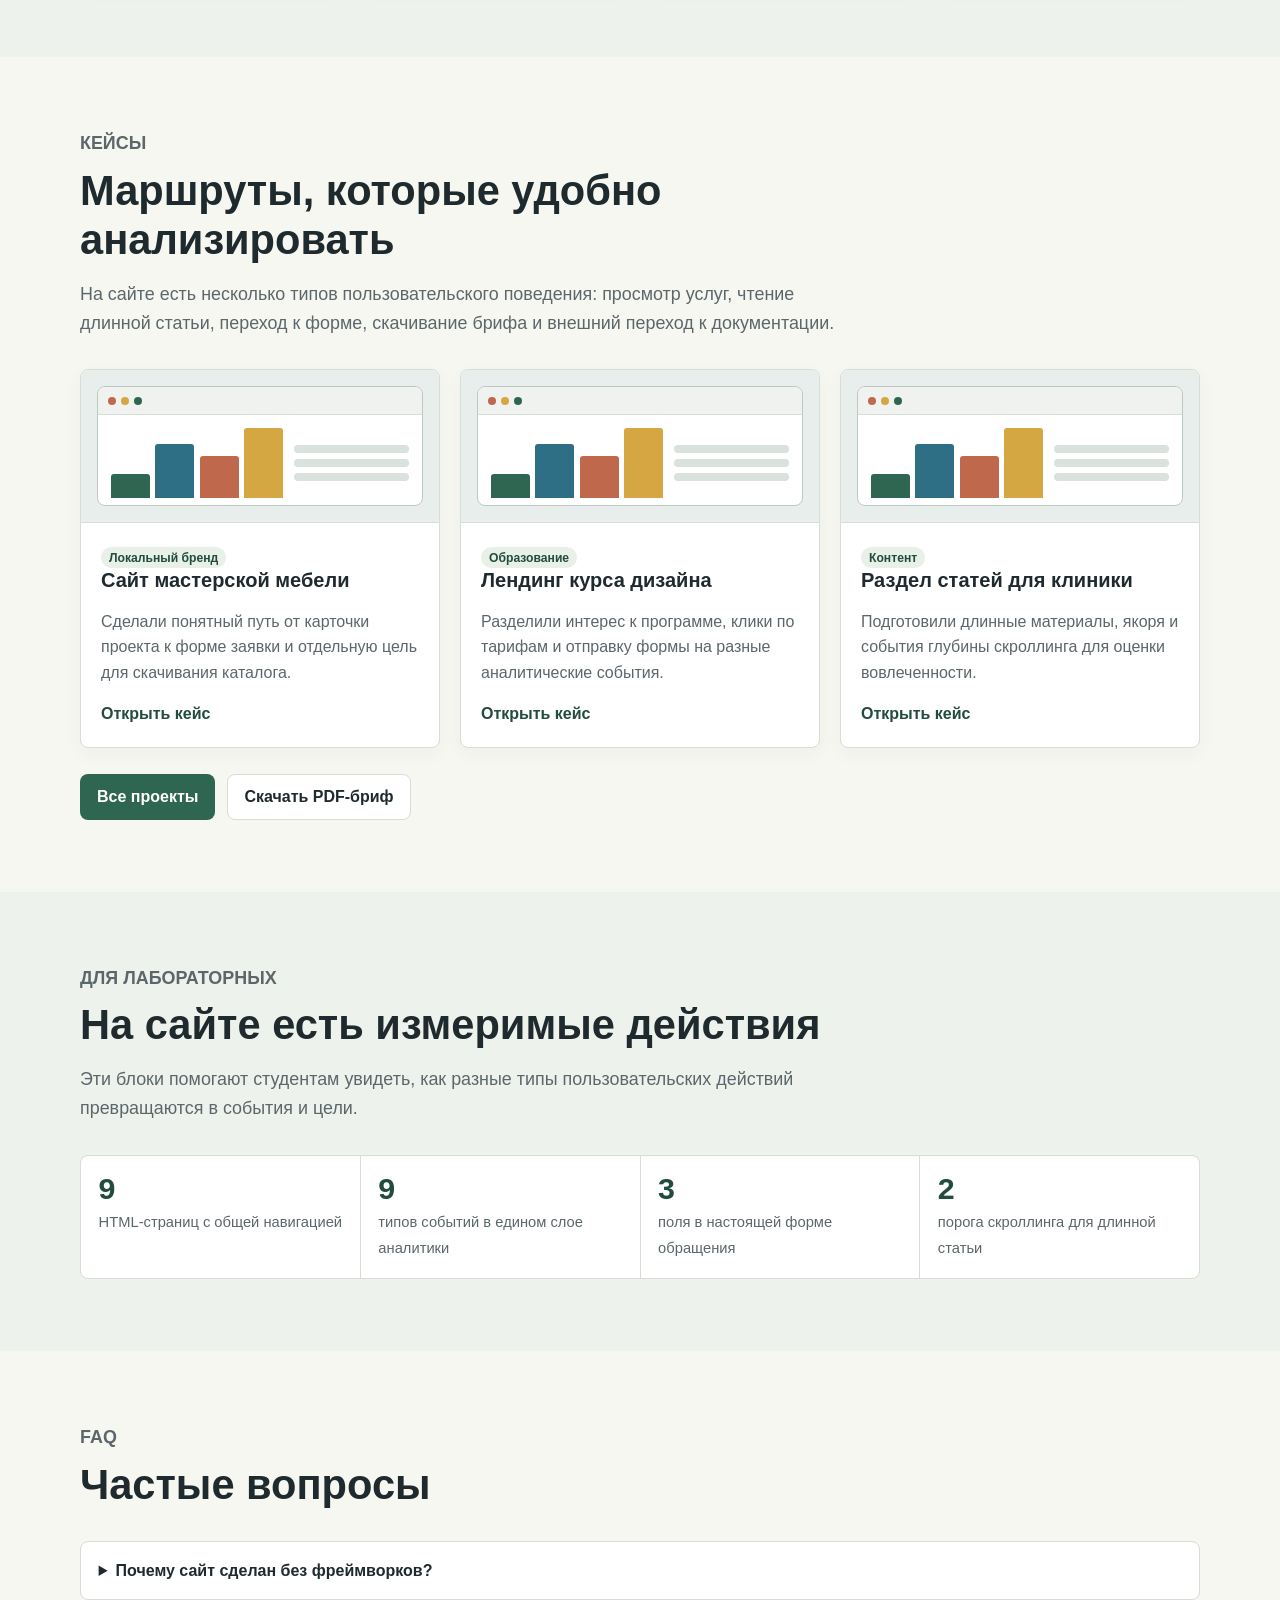
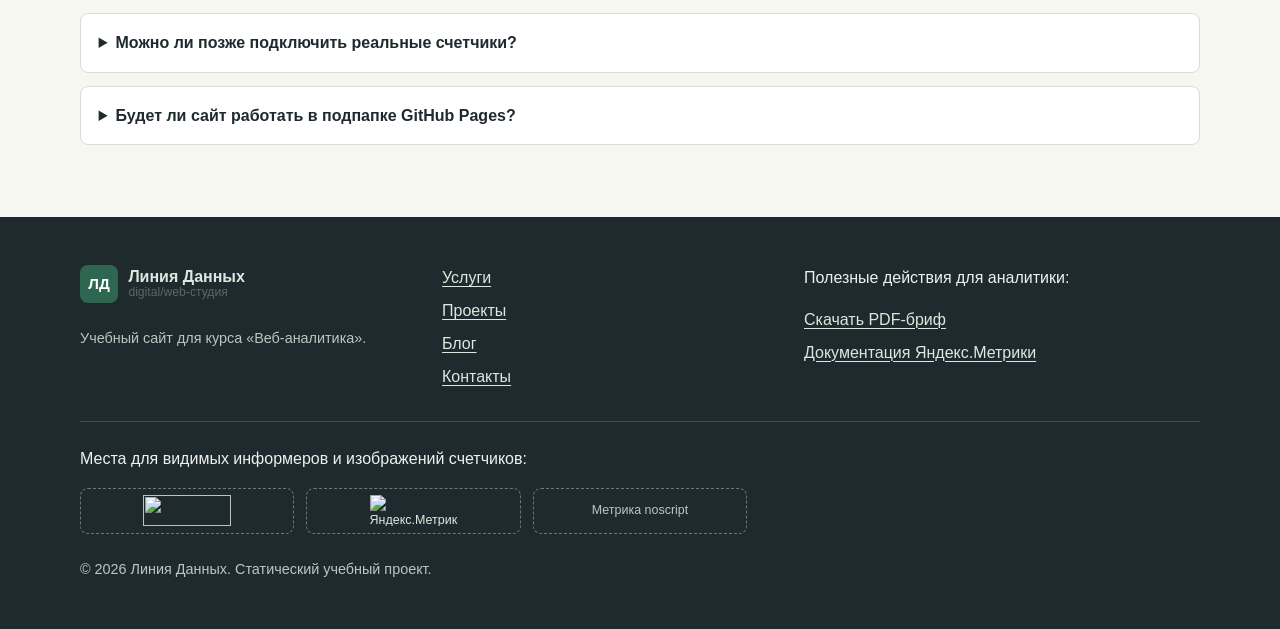
==== commit 15078bb2: "Add Yandex Metrica analytics" ====
--- a/index.html
+++ b/index.html
@@ -6,9 +6,6 @@
   <title>Линия Данных - digital-студия для курса веб-аналитики</title>
   <meta name="description" content="Учебный многостраничный сайт небольшой digital-студии, подготовленный для лабораторных работ по веб-аналитике.">
   <link rel="stylesheet" href="css/styles.css">
-  <!-- YANDEX_METRICA_PLACEHOLDER_START -->
-  <!-- Здесь позже будет размещен основной код счетчика Яндекс.Метрики. -->
-  <!-- YANDEX_METRICA_PLACEHOLDER_END -->
 </head>
 <body>
   <!-- RAMBLER_TOP100_COUNTER_PLACEHOLDER_START -->
@@ -43,6 +40,36 @@
 </noscript>
 <!-- END Top100 (Kraken) Counter -->
   <!-- RAMBLER_TOP100_COUNTER_PLACEHOLDER_END -->
+  <!-- YANDEX_METRICA_PLACEHOLDER_START -->
+<!-- Yandex.Metrika counter -->
+<script type="text/javascript">
+    (function(m,e,t,r,i,k,a){
+        m[i]=m[i]||function(){(m[i].a=m[i].a||[]).push(arguments)};
+        m[i].l=1*new Date();
+        for (var j = 0; j < document.scripts.length; j++) {if (document.scripts[j].src === r) { return; }}
+        k=e.createElement(t),a=e.getElementsByTagName(t)[0],k.async=1,k.src=r,a.parentNode.insertBefore(k,a)
+    })(window, document,'script','https://mc.yandex.ru/metrika/tag.js?id=112677581', 'ym');
+
+    ym(112677581, 'init', {
+        ssr:true,
+        webvisor:true,
+        clickmap:true,
+        ecommerce:"dataLayer",
+        referrer:document.referrer,
+        url:location.href,
+        accurateTrackBounce:true,
+        trackLinks:true
+    });
+</script>
+<noscript>
+  <div>
+    <img src="https://mc.yandex.ru/watch/112677581"
+         style="position:absolute; left:-9999px;"
+         alt="" />
+  </div>
+</noscript>
+<!-- /Yandex.Metrika counter -->
+  <!-- YANDEX_METRICA_PLACEHOLDER_END -->
   <a class="skip-link" href="#main">К основному содержанию</a>
 
   <header class="site-header">
@@ -276,7 +303,16 @@
 (s.colorDepth?s.colorDepth:s.pixelDepth))+";u"+escape(d.URL)+
 ";h"+escape(d.title.substring(0,150))+";"+Math.random()})
 (document,screen)</script><!--/LiveInternet--><!-- LIVEINTERNET_COUNTER_PLACEHOLDER_END --></div>
-          <div class="counter-slot"><!-- YANDEX_METRICA_INFORMER_PLACEHOLDER_START -->Информер Метрики<!-- YANDEX_METRICA_INFORMER_PLACEHOLDER_END --></div>
+          <div class="counter-slot"><!-- YANDEX_METRICA_INFORMER_PLACEHOLDER_START --><!-- Yandex.Metrika informer -->
+<a href="https://metrika.yandex.ru/stat/?id=112677581&amp;from=informer"
+   target="_blank"
+   rel="nofollow">
+    <img src="https://informer.yandex.ru/informer/112677581/3_1_FFFFFFFF_EFEFEFFF_0_pageviews"
+         style="width:88px; height:31px; border:0;"
+         alt="Яндекс.Метрика"
+         title="Яндекс.Метрика: данные за сегодня (просмотры, визиты и уникальные посетители)" />
+</a>
+<!-- /Yandex.Metrika informer --><!-- YANDEX_METRICA_INFORMER_PLACEHOLDER_END --></div>
           <div class="counter-slot"><!-- YANDEX_METRICA_NOSCRIPT_PLACEHOLDER_START -->Метрика noscript<!-- YANDEX_METRICA_NOSCRIPT_PLACEHOLDER_END --></div>
         </div>
       </div>
